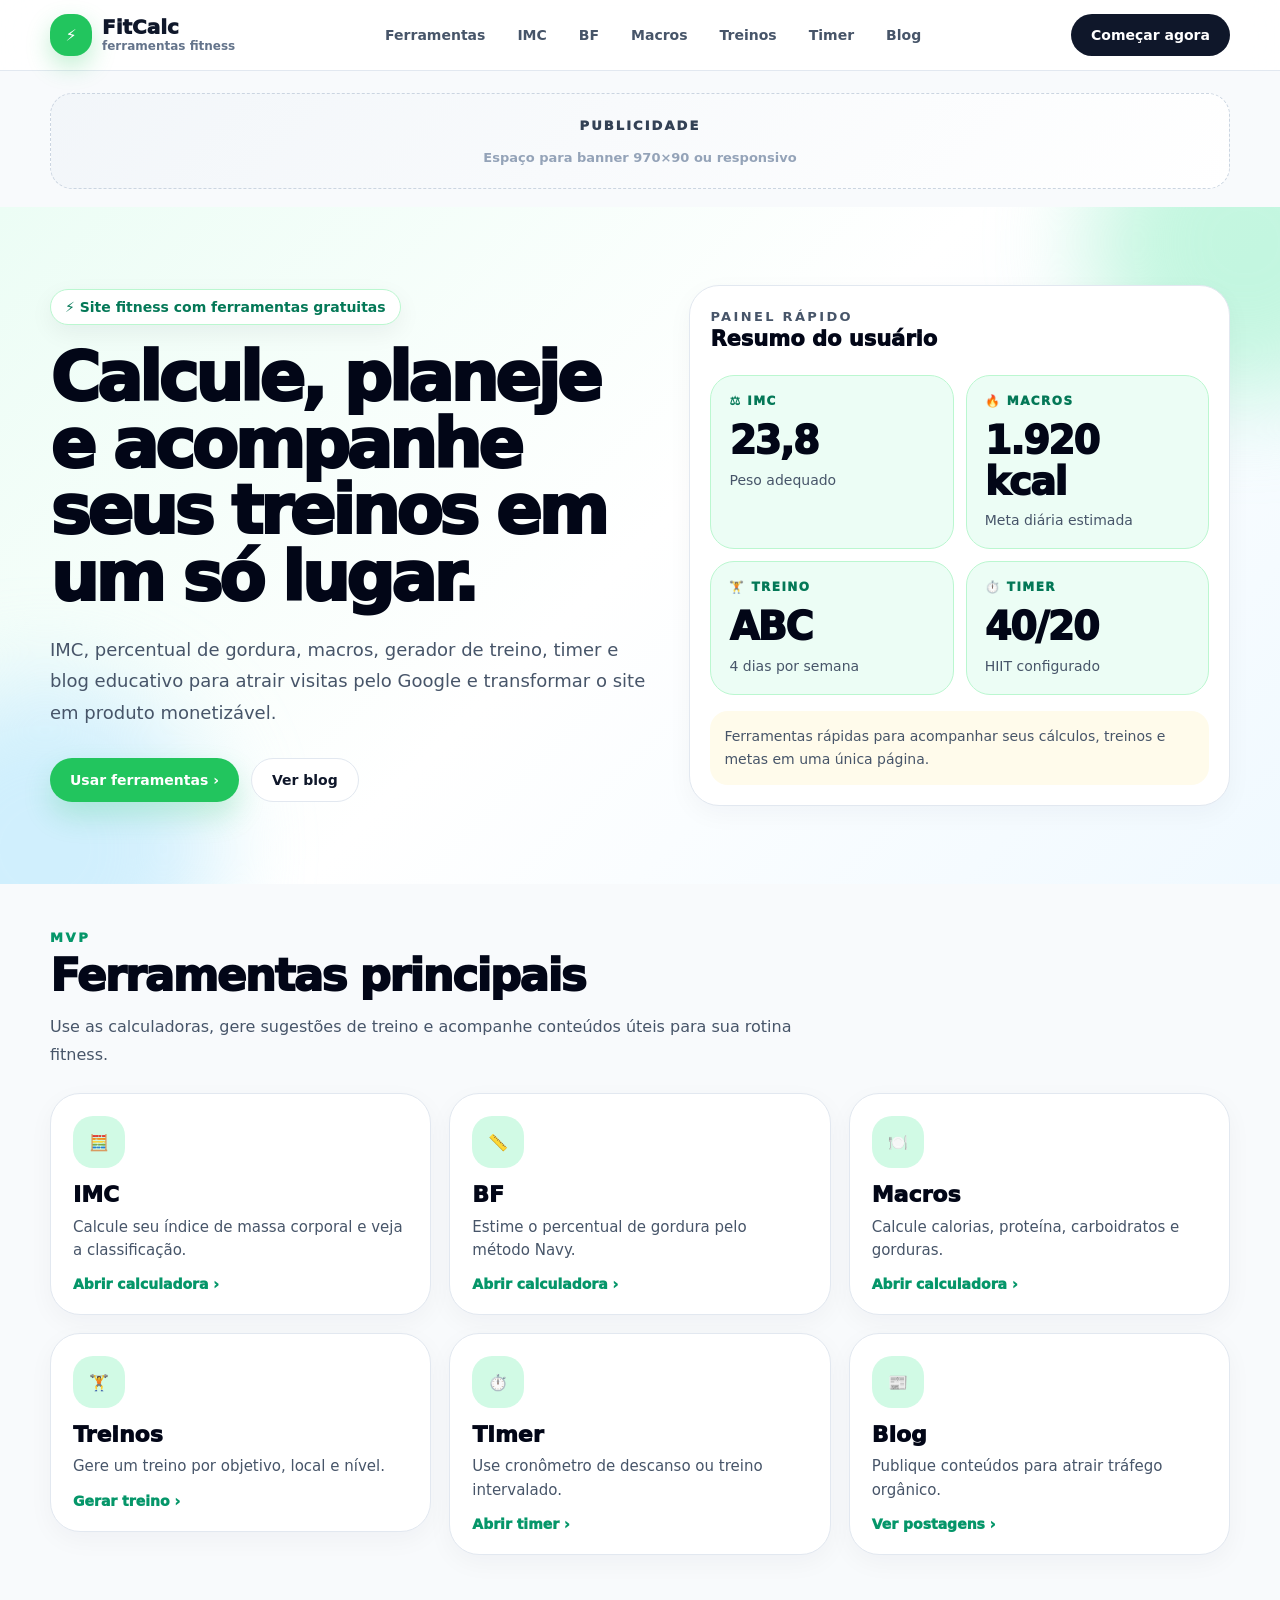
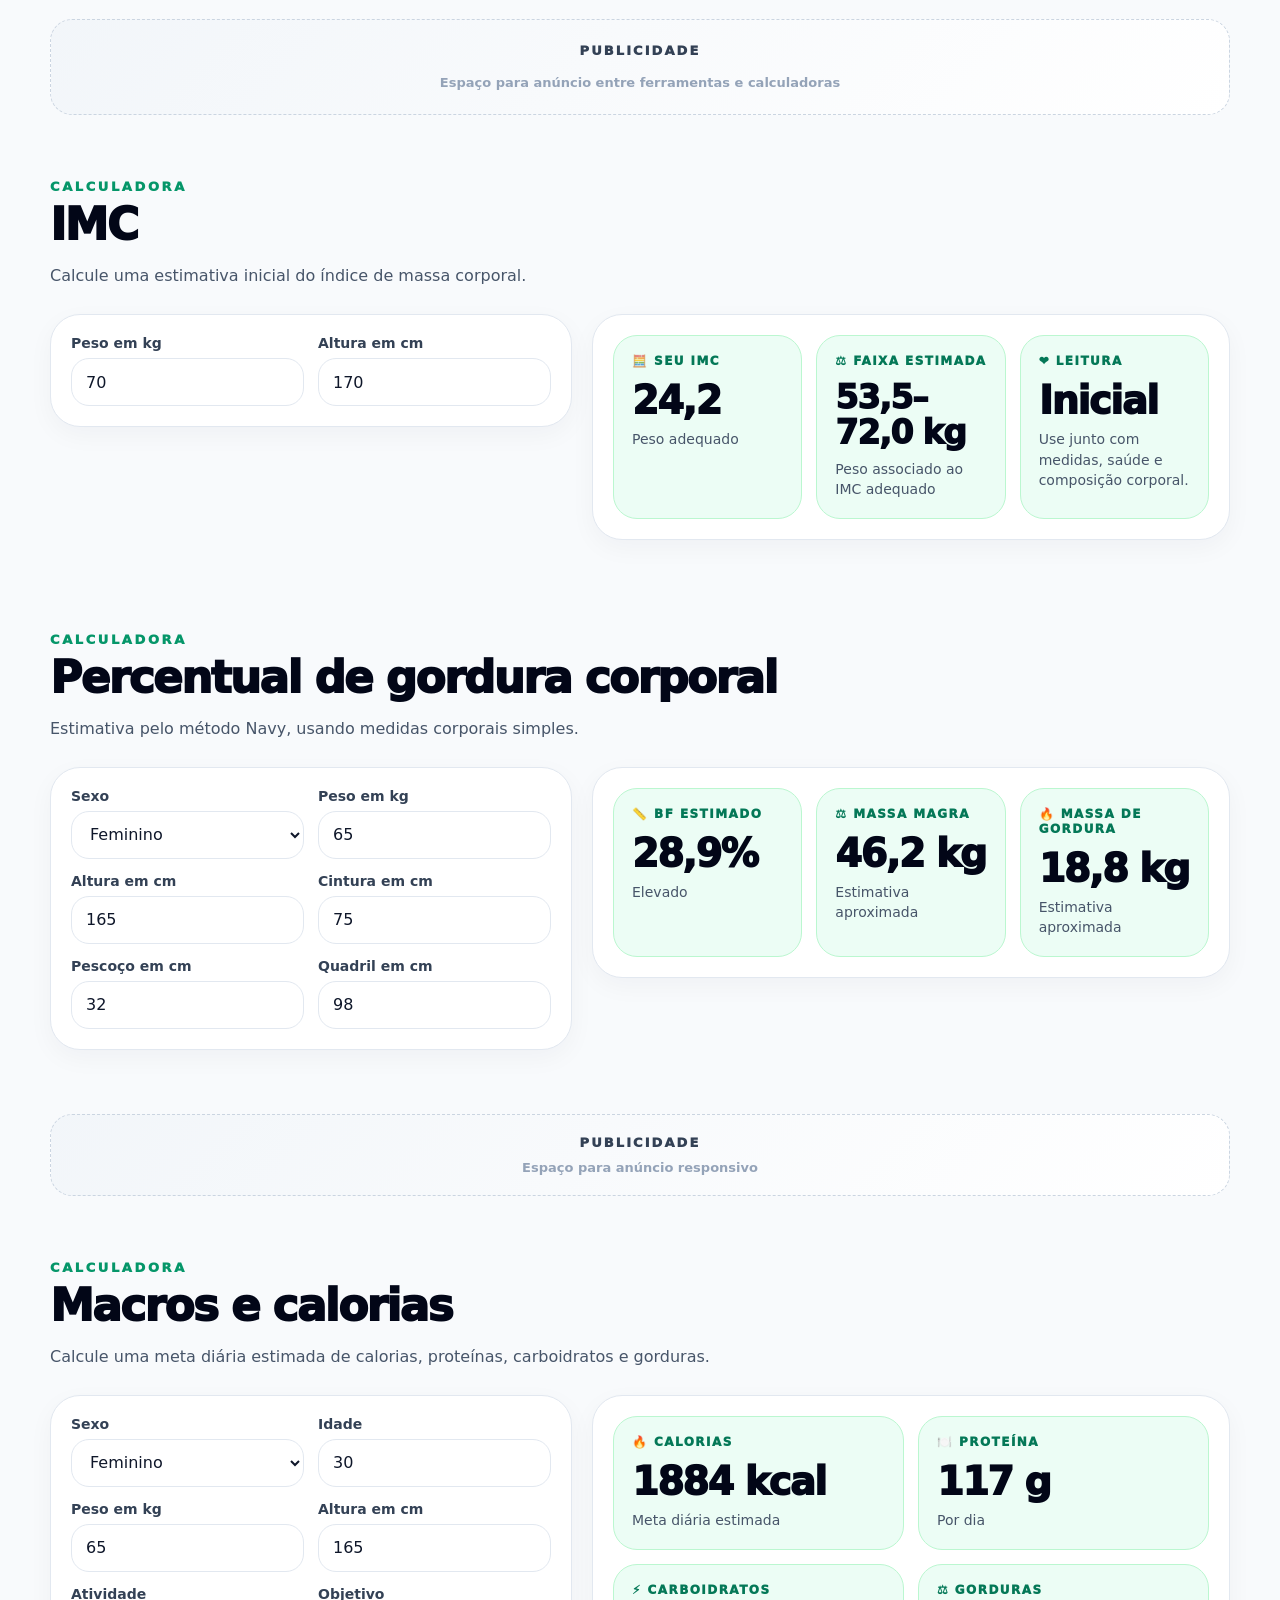
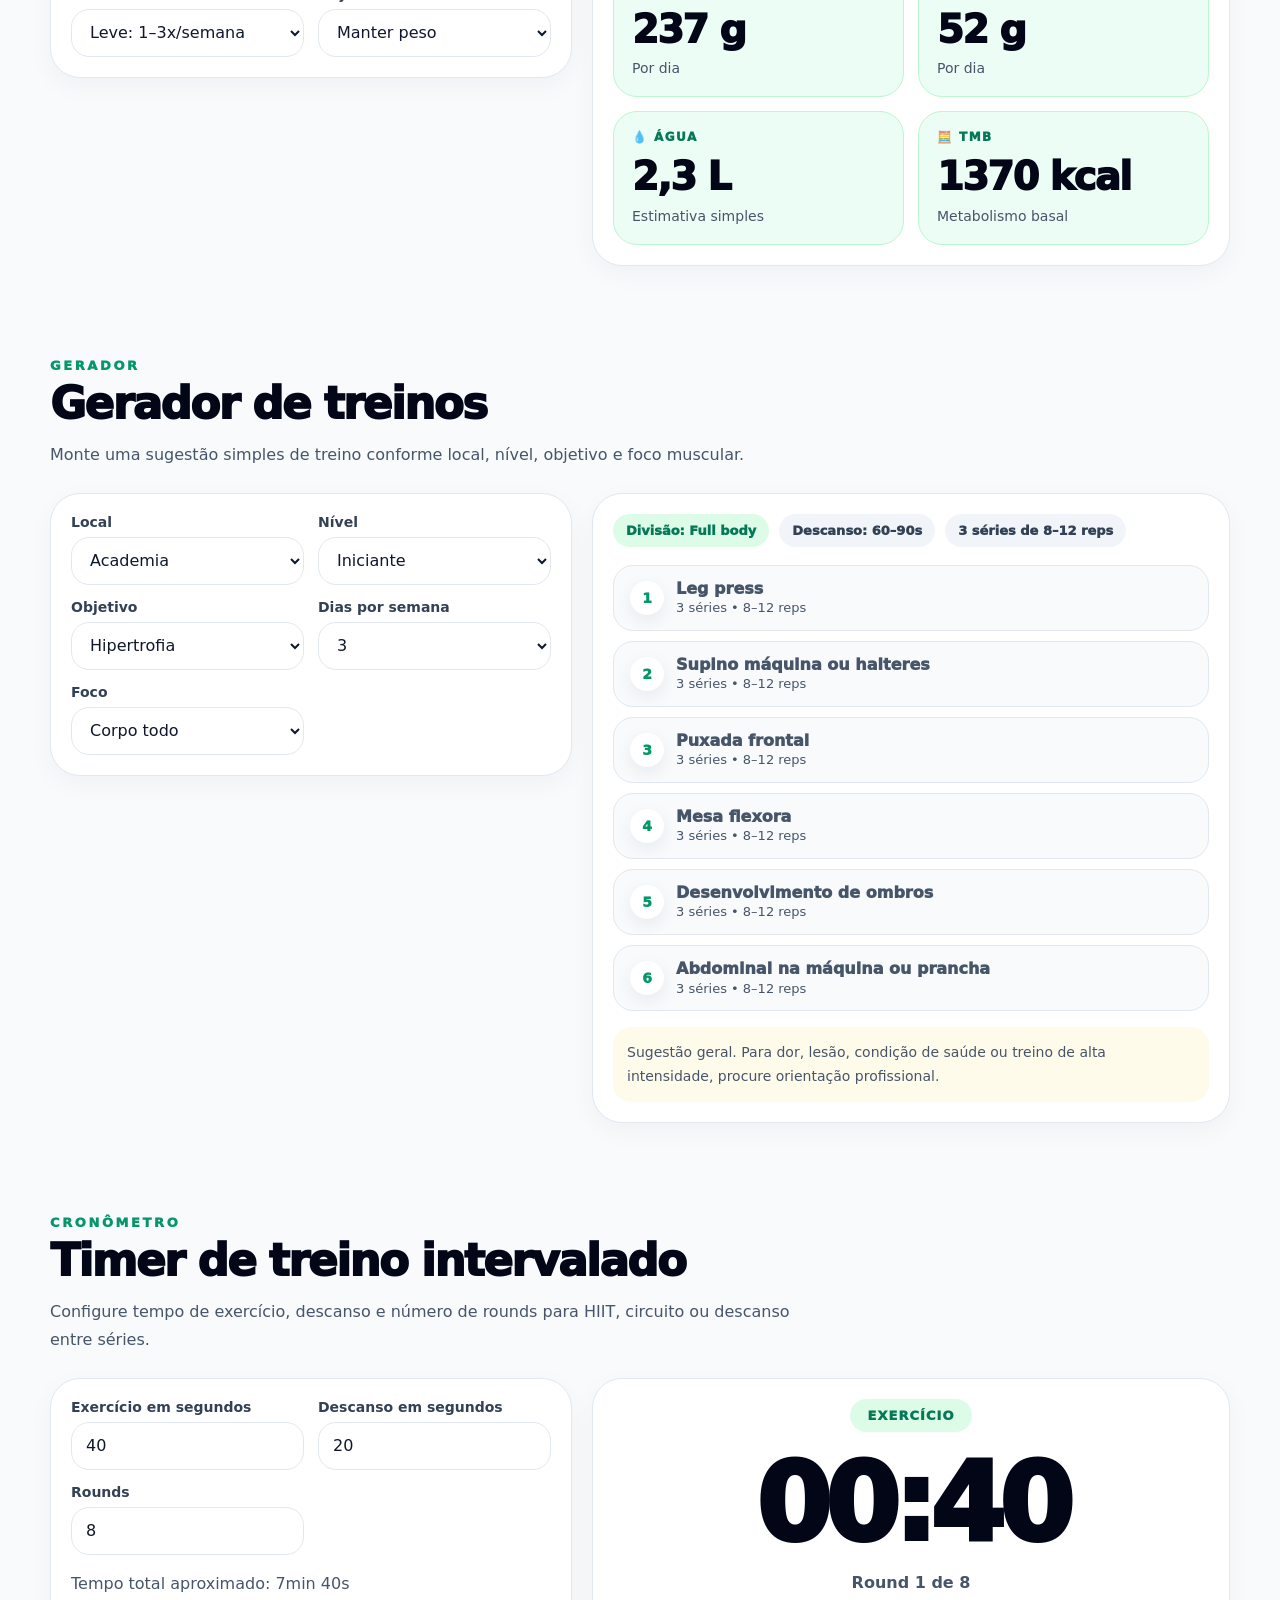
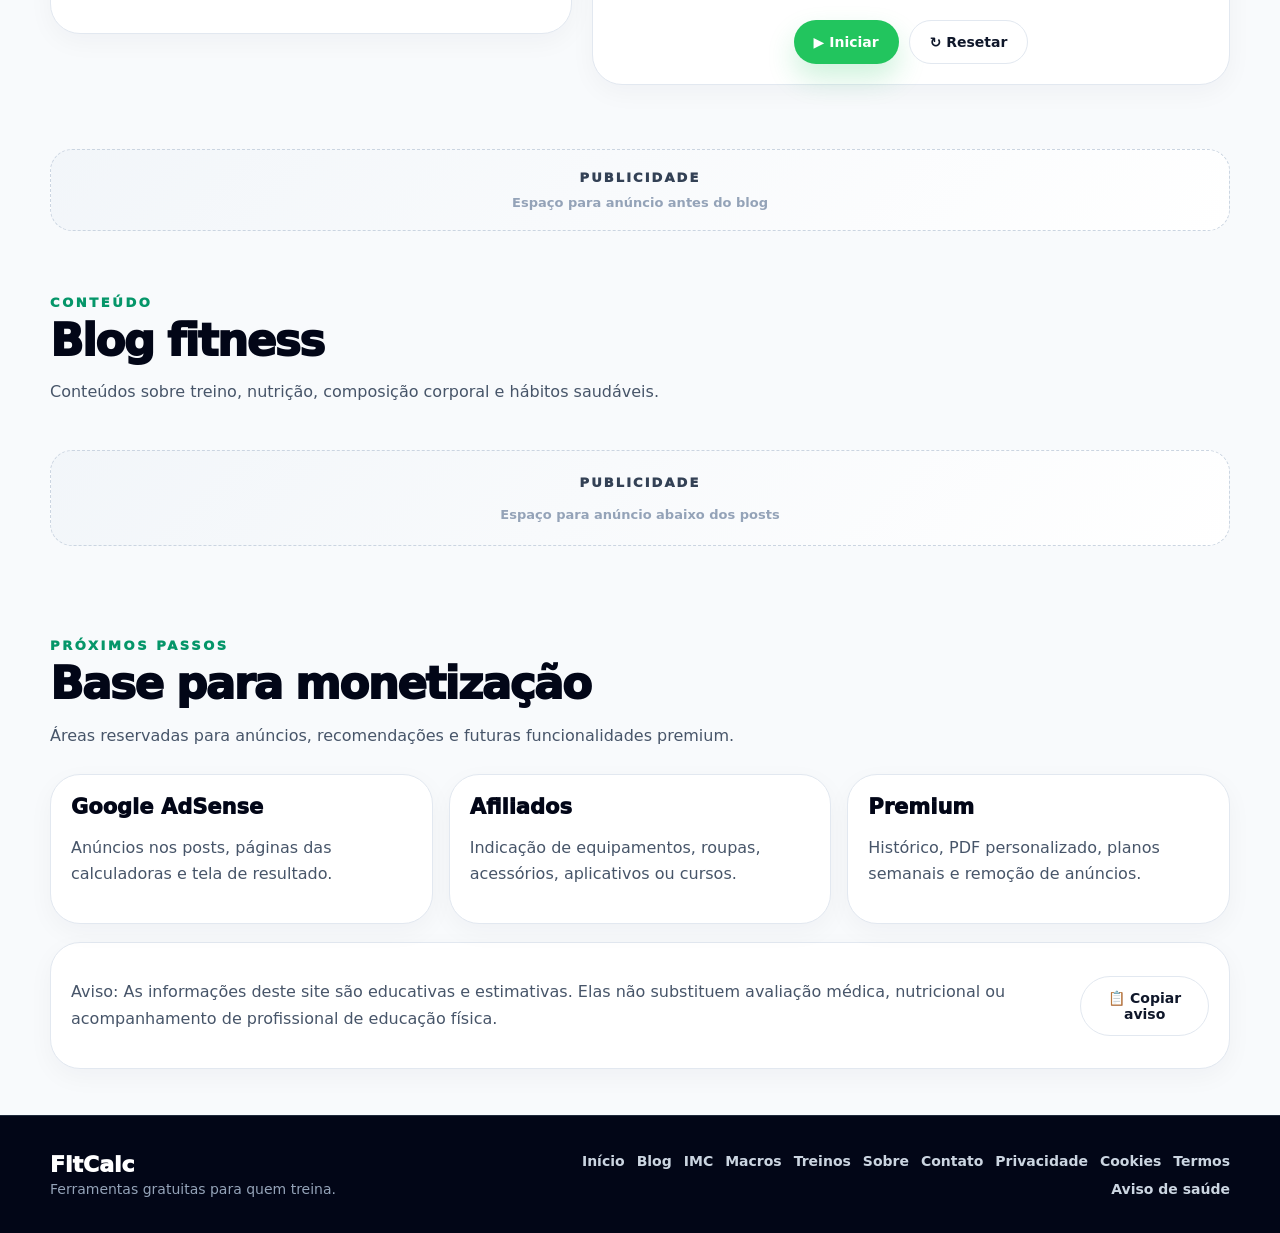
==== index.html @ e15809b4 "Add files via upload" ====
<!DOCTYPE html>
<html lang="pt-BR">
<head>
  <meta charset="UTF-8" />
  <meta name="viewport" content="width=device-width, initial-scale=1.0" />
  <meta name="theme-color" content="#22c55e" />
  <meta name="description" content="FitCalc — calculadoras de IMC, gordura corporal, macros, gerador de treinos, timer e blog fitness." />
  <link rel="manifest" href="./manifest.webmanifest" />
  <link rel="stylesheet" href="./style.css" />
  <title>FitCalc — Ferramentas gratuitas para quem treina</title>

<!--
COMO TROCAR OS ESPAÇOS DE PUBLICIDADE POR ADSENSE:
Depois da aprovação no Google AdSense, substitua o conteúdo de cada <div class="ad-slot"> por um bloco <ins class="adsbygoogle"> fornecido pelo AdSense.
Mantenha a div externa se quiser preservar o layout.
-->

</head>
<body>
  <header class="header">
    <div class="container header-inner">
      <a href="#inicio" class="logo">
        <div class="logo-icon">⚡</div>
        <div>
          <p class="logo-title">FitCalc</p>
          <p class="logo-subtitle">ferramentas fitness</p>
        </div>
      </a>

      <nav class="nav">
        <a href="#ferramentas">Ferramentas</a>
        <a href="#imc">IMC</a>
        <a href="#bf">BF</a>
        <a href="#macros">Macros</a>
        <a href="#treinos">Treinos</a>
        <a href="#timer">Timer</a>
        <a href="#blog">Blog</a>
      </nav>

      <a href="#imc" class="dark-button">Começar agora</a>
      <button id="menuBtn" class="mobile-button">☰</button>
    </div>

    <div id="mobileNav" class="mobile-nav">
      <a href="#ferramentas">Ferramentas</a>
      <a href="#imc">IMC</a>
      <a href="#bf">BF</a>
      <a href="#macros">Macros</a>
      <a href="#treinos">Treinos</a>
      <a href="#timer">Timer</a>
      <a href="#blog">Blog</a>
    </div>
  </header>

  <main>
    <section class="ad-section ad-section-top" aria-label="Publicidade">
      <div class="container">
        <div class="ad-slot ad-slot-horizontal">
          <span>Publicidade</span>
          <small>Espaço para banner 970×90 ou responsivo</small>
        </div>
      </div>
    </section>
    <section id="inicio" class="hero">
      <div class="container hero-grid">
        <div>
          <div class="pill">⚡ Site fitness com ferramentas gratuitas</div>
          <h1>Calcule, planeje e acompanhe seus treinos em um só lugar.</h1>
          <p class="hero-text">
            IMC, percentual de gordura, macros, gerador de treino, timer e blog educativo para atrair visitas pelo Google e transformar o site em produto monetizável.
          </p>
          <div class="hero-actions">
            <a href="#ferramentas" class="primary-button">Usar ferramentas ›</a>
            <a href="#blog" class="secondary-button">Ver blog</a>
          </div>
        </div>

        <div class="card hero-card">
          <p class="card-tag">Painel rápido</p>
          <h3>Resumo do usuário</h3>
          <div class="summary-grid">
            <div class="result-box"><div class="result-title">⚖️ IMC</div><div class="result-value">23,8</div><p class="result-note">Peso adequado</p></div>
            <div class="result-box"><div class="result-title">🔥 Macros</div><div class="result-value">1.920 kcal</div><p class="result-note">Meta diária estimada</p></div>
            <div class="result-box"><div class="result-title">🏋️ Treino</div><div class="result-value">ABC</div><p class="result-note">4 dias por semana</p></div>
            <div class="result-box"><div class="result-title">⏱️ Timer</div><div class="result-value">40/20</div><p class="result-note">HIIT configurado</p></div>
          </div>
          <p class="warning">
            Ferramentas rápidas para acompanhar seus cálculos, treinos e metas em uma única página.
          </p>
        </div>
      </div>
    </section>

    <section id="ferramentas" class="section">
      <div class="container">
        <div class="section-header">
          <p class="eyebrow">MVP</p>
          <h2>Ferramentas principais</h2>
          <p class="section-subtitle">Use as calculadoras, gere sugestões de treino e acompanhe conteúdos úteis para sua rotina fitness.</p>
        </div>

        <div class="tools-grid">
          <a href="#imc" class="card tool-card tool-link" aria-label="Abrir calculadora de IMC">
            <div class="icon-circle">🧮</div>
            <h3>IMC</h3>
            <p>Calcule seu índice de massa corporal e veja a classificação.</p>
            <span class="card-action">Abrir calculadora ›</span>
          </a>

          <a href="#bf" class="card tool-card tool-link" aria-label="Abrir calculadora de BF">
            <div class="icon-circle">📏</div>
            <h3>BF</h3>
            <p>Estime o percentual de gordura pelo método Navy.</p>
            <span class="card-action">Abrir calculadora ›</span>
          </a>

          <a href="#macros" class="card tool-card tool-link" aria-label="Abrir calculadora de macros">
            <div class="icon-circle">🍽️</div>
            <h3>Macros</h3>
            <p>Calcule calorias, proteína, carboidratos e gorduras.</p>
            <span class="card-action">Abrir calculadora ›</span>
          </a>

          <a href="#treinos" class="card tool-card tool-link" aria-label="Abrir gerador de treinos">
            <div class="icon-circle">🏋️</div>
            <h3>Treinos</h3>
            <p>Gere um treino por objetivo, local e nível.</p>
            <span class="card-action">Gerar treino ›</span>
          </a>

          <a href="#timer" class="card tool-card tool-link" aria-label="Abrir timer">
            <div class="icon-circle">⏱️</div>
            <h3>Timer</h3>
            <p>Use cronômetro de descanso ou treino intervalado.</p>
            <span class="card-action">Abrir timer ›</span>
          </a>

          <a href="#blog" class="card tool-card tool-link" aria-label="Ver postagens do blog">
            <div class="icon-circle">📰</div>
            <h3>Blog</h3>
            <p>Publique conteúdos para atrair tráfego orgânico.</p>
            <span class="card-action">Ver postagens ›</span>
          </a>
        </div>
      </div>
    </section>

    <section class="ad-section" aria-label="Publicidade">
      <div class="container">
        <div class="ad-slot ad-slot-horizontal">
          <span>Publicidade</span>
          <small>Espaço para anúncio entre ferramentas e calculadoras</small>
        </div>
      </div>
    </section>

    <section id="imc" class="section">
      <div class="container">
        <div class="section-header">
          <p class="eyebrow">Calculadora</p>
          <h2>IMC</h2>
          <p class="section-subtitle">Calcule uma estimativa inicial do índice de massa corporal.</p>
        </div>

        <div class="calculator-grid">
          <div class="card">
            <div class="form-grid">
              <label class="field"><span>Peso em kg</span><input id="imcPeso" type="number" value="70" step="0.1"></label>
              <label class="field"><span>Altura em cm</span><input id="imcAltura" type="number" value="170" step="1"></label>
            </div>
          </div>

          <div class="card">
            <div class="results-grid">
              <div class="result-box"><div class="result-title">🧮 Seu IMC</div><div id="imcValor" class="result-value">-</div><p id="imcClasse" class="result-note">-</p></div>
              <div class="result-box"><div class="result-title">⚖️ Faixa estimada</div><div id="imcFaixa" class="result-value">-</div><p class="result-note">Peso associado ao IMC adequado</p></div>
              <div class="result-box"><div class="result-title">❤️ Leitura</div><div class="result-value">Inicial</div><p class="result-note">Use junto com medidas, saúde e composição corporal.</p></div>
            </div>
          </div>
        </div>
      </div>
    </section>

    <section id="bf" class="section">
      <div class="container">
        <div class="section-header">
          <p class="eyebrow">Calculadora</p>
          <h2>Percentual de gordura corporal</h2>
          <p class="section-subtitle">Estimativa pelo método Navy, usando medidas corporais simples.</p>
        </div>

        <div class="calculator-grid">
          <div class="card">
            <div class="form-grid">
              <label class="field"><span>Sexo</span><select id="bfSexo"><option value="feminino">Feminino</option><option value="masculino">Masculino</option></select></label>
              <label class="field"><span>Peso em kg</span><input id="bfPeso" type="number" value="65"></label>
              <label class="field"><span>Altura em cm</span><input id="bfAltura" type="number" value="165"></label>
              <label class="field"><span>Cintura em cm</span><input id="bfCintura" type="number" value="75"></label>
              <label class="field"><span>Pescoço em cm</span><input id="bfPescoco" type="number" value="32"></label>
              <label id="quadrilWrap" class="field"><span>Quadril em cm</span><input id="bfQuadril" type="number" value="98"></label>
            </div>
          </div>

          <div class="card">
            <div class="results-grid">
              <div class="result-box"><div class="result-title">📏 BF estimado</div><div id="bfValor" class="result-value">-</div><p id="bfClasse" class="result-note">-</p></div>
              <div class="result-box"><div class="result-title">⚖️ Massa magra</div><div id="bfMagra" class="result-value">-</div><p class="result-note">Estimativa aproximada</p></div>
              <div class="result-box"><div class="result-title">🔥 Massa de gordura</div><div id="bfGordura" class="result-value">-</div><p class="result-note">Estimativa aproximada</p></div>
            </div>
          </div>
        </div>
      </div>
    </section>

    <section class="ad-section" aria-label="Publicidade">
      <div class="container">
        <div class="ad-slot ad-slot-horizontal compact">
          <span>Publicidade</span>
          <small>Espaço para anúncio responsivo</small>
        </div>
      </div>
    </section>

    <section id="macros" class="section">
      <div class="container">
        <div class="section-header">
          <p class="eyebrow">Calculadora</p>
          <h2>Macros e calorias</h2>
          <p class="section-subtitle">Calcule uma meta diária estimada de calorias, proteínas, carboidratos e gorduras.</p>
        </div>

        <div class="calculator-grid">
          <div class="card">
            <div class="form-grid">
              <label class="field"><span>Sexo</span><select id="macroSexo"><option value="feminino">Feminino</option><option value="masculino">Masculino</option></select></label>
              <label class="field"><span>Idade</span><input id="macroIdade" type="number" value="30"></label>
              <label class="field"><span>Peso em kg</span><input id="macroPeso" type="number" value="65"></label>
              <label class="field"><span>Altura em cm</span><input id="macroAltura" type="number" value="165"></label>
              <label class="field"><span>Atividade</span><select id="macroAtividade"><option value="1.2">Sedentário</option><option value="1.375" selected>Leve: 1–3x/semana</option><option value="1.55">Moderado: 3–5x/semana</option><option value="1.725">Intenso: 6–7x/semana</option></select></label>
              <label class="field"><span>Objetivo</span><select id="macroObjetivo"><option value="emagrecer">Emagrecer</option><option value="manter" selected>Manter peso</option><option value="ganhar">Ganhar massa</option></select></label>
            </div>
          </div>

          <div class="card">
            <div class="results-grid two">
              <div class="result-box"><div class="result-title">🔥 Calorias</div><div id="macroCalorias" class="result-value">-</div><p class="result-note">Meta diária estimada</p></div>
              <div class="result-box"><div class="result-title">🍽️ Proteína</div><div id="macroProteina" class="result-value">-</div><p class="result-note">Por dia</p></div>
              <div class="result-box"><div class="result-title">⚡ Carboidratos</div><div id="macroCarbo" class="result-value">-</div><p class="result-note">Por dia</p></div>
              <div class="result-box"><div class="result-title">⚖️ Gorduras</div><div id="macroGordura" class="result-value">-</div><p class="result-note">Por dia</p></div>
              <div class="result-box"><div class="result-title">💧 Água</div><div id="macroAgua" class="result-value">-</div><p class="result-note">Estimativa simples</p></div>
              <div class="result-box"><div class="result-title">🧮 TMB</div><div id="macroTmb" class="result-value">-</div><p class="result-note">Metabolismo basal</p></div>
            </div>
          </div>
        </div>
      </div>
    </section>

    <section id="treinos" class="section">
      <div class="container">
        <div class="section-header">
          <p class="eyebrow">Gerador</p>
          <h2>Gerador de treinos</h2>
          <p class="section-subtitle">Monte uma sugestão simples de treino conforme local, nível, objetivo e foco muscular.</p>
        </div>

        <div class="calculator-grid">
          <div class="card">
            <div class="form-grid">
              <label class="field"><span>Local</span><select id="treinoLocal"><option value="academia">Academia</option><option value="casa">Casa</option></select></label>
              <label class="field"><span>Nível</span><select id="treinoNivel"><option value="iniciante">Iniciante</option><option value="intermediario">Intermediário</option><option value="avancado">Avançado</option></select></label>
              <label class="field"><span>Objetivo</span><select id="treinoObjetivo"><option value="hipertrofia">Hipertrofia</option><option value="emagrecimento">Emagrecimento</option><option value="forca">Força</option></select></label>
              <label class="field"><span>Dias por semana</span><select id="treinoDias"><option>2</option><option selected>3</option><option>4</option><option>5</option><option>6</option></select></label>
              <label class="field"><span>Foco</span><select id="treinoFoco"><option value="fullbody">Corpo todo</option><option value="pernas">Pernas e glúteos</option><option value="superiores">Superiores</option></select></label>
            </div>
          </div>

          <div class="card">
            <div class="workout-meta">
              <span id="treinoDivisao" class="meta-pill green">Divisão: Full body</span>
              <span id="treinoDescanso" class="meta-pill">Descanso: 60–90s</span>
              <span id="treinoSeries" class="meta-pill">3 séries de 8–12 reps</span>
            </div>

            <div id="treinoLista" class="exercise-list"></div>

            <p class="warning">
              Sugestão geral. Para dor, lesão, condição de saúde ou treino de alta intensidade, procure orientação profissional.
            </p>
          </div>
        </div>
      </div>
    </section>

    <section id="timer" class="section">
      <div class="container">
        <div class="section-header">
          <p class="eyebrow">Cronômetro</p>
          <h2>Timer de treino intervalado</h2>
          <p class="section-subtitle">Configure tempo de exercício, descanso e número de rounds para HIIT, circuito ou descanso entre séries.</p>
        </div>

        <div class="calculator-grid">
          <div class="card">
            <div class="form-grid">
              <label class="field"><span>Exercício em segundos</span><input id="timerWork" type="number" value="40"></label>
              <label class="field"><span>Descanso em segundos</span><input id="timerRest" type="number" value="20"></label>
              <label class="field"><span>Rounds</span><input id="timerRounds" type="number" value="8"></label>
            </div>
            <p id="timerTotal">Tempo total aproximado: -</p>
          </div>

          <div class="card timer-card">
            <div id="timerPhase" class="phase-pill work">Exercício</div>
            <div id="timerNumber" class="timer-number">00:40</div>
            <p id="timerRound" class="timer-round">Round 1 de 8</p>

            <div class="timer-actions">
              <button id="timerStart" class="primary-button">▶ Iniciar</button>
              <button id="timerReset" class="secondary-button">↻ Resetar</button>
            </div>
          </div>
        </div>
      </div>
    </section>

    <section class="ad-section" aria-label="Publicidade">
      <div class="container">
        <div class="ad-slot ad-slot-horizontal compact">
          <span>Publicidade</span>
          <small>Espaço para anúncio antes do blog</small>
        </div>
      </div>
    </section>

    <section id="blog" class="section">
      <div class="container">
        <div class="section-header">
          <p class="eyebrow">Conteúdo</p>
          <h2>Blog fitness</h2>
          <p class="section-subtitle">Conteúdos sobre treino, nutrição, composição corporal e hábitos saudáveis.</p>
        </div>

        <div id="blogGrid" class="blog-grid"></div>

        <div class="ad-slot ad-slot-horizontal blog-ad">
          <span>Publicidade</span>
          <small>Espaço para anúncio abaixo dos posts</small>
        </div>
      </div>
    </section>

    <section id="monetizacao" class="section">
      <div class="container">
        <div class="section-header">
          <p class="eyebrow">Próximos passos</p>
          <h2>Base para monetização</h2>
          <p class="section-subtitle">Áreas reservadas para anúncios, recomendações e futuras funcionalidades premium.</p>
        </div>

        <div class="monetization-grid">
          <div class="card"><h3>Google AdSense</h3><p>Anúncios nos posts, páginas das calculadoras e tela de resultado.</p></div>
          <div class="card"><h3>Afiliados</h3><p>Indicação de equipamentos, roupas, acessórios, aplicativos ou cursos.</p></div>
          <div class="card"><h3>Premium</h3><p>Histórico, PDF personalizado, planos semanais e remoção de anúncios.</p></div>
        </div>

        <div class="card policy-card">
          <div class="policy-row">
            <p id="policyText">Aviso: As informações deste site são educativas e estimativas. Elas não substituem avaliação médica, nutricional ou acompanhamento de profissional de educação física.</p>
            <button id="copyPolicy" class="secondary-button">📋 Copiar aviso</button>
          </div>
        </div>
      </div>
    </section>
  </main>

  <footer class="footer">
    <div class="container footer-inner">
      <div>
        <p class="footer-title">FitCalc</p>
        <p class="footer-subtitle">Ferramentas gratuitas para quem treina.</p>
      </div>

      <div class="footer-links">
        <a href="#inicio">Início</a>
        <a href="#blog">Blog</a>
        <a href="#imc">IMC</a>
        <a href="#macros">Macros</a>
        <a href="#treinos">Treinos</a>
        <a href="./sobre.html">Sobre</a>
        <a href="./contato.html">Contato</a>
        <a href="./politica-privacidade.html">Privacidade</a>
        <a href="./politica-cookies.html">Cookies</a>
        <a href="./termos.html">Termos</a>
        <a href="./aviso-saude.html">Aviso de saúde</a>
      </div>
    </div>
  </footer>

  <script src="./data/posts.js"></script>
  <script src="./script.js"></script>
</body>
</html>
---- style.css ----
* {
  box-sizing: border-box;
}

html {
  scroll-behavior: smooth;
}

body {
  margin: 0;
  font-family: Inter, ui-sans-serif, system-ui, -apple-system, BlinkMacSystemFont, "Segoe UI", sans-serif;
  background: #f8fafc;
  color: #0f172a;
}

button,
input,
select {
  font: inherit;
}

button {
  cursor: pointer;
}

a {
  color: inherit;
  text-decoration: none;
}


.header {
  position: sticky;
  top: 0;
  z-index: 50;
  border-bottom: 1px solid #e2e8f0;
  background: rgba(255, 255, 255, 0.88);
  backdrop-filter: blur(18px);
}

.container {
  width: min(1180px, calc(100% - 32px));
  margin: 0 auto;
}

.header-inner {
  display: flex;
  align-items: center;
  justify-content: space-between;
  padding: 14px 0;
  gap: 16px;
}

.logo {
  display: flex;
  align-items: center;
  gap: 10px;
}

.logo-icon {
  width: 42px;
  height: 42px;
  border-radius: 18px;
  display: grid;
  place-items: center;
  color: white;
  background: #22c55e;
  box-shadow: 0 10px 24px rgba(34, 197, 94, 0.28);
}

.logo-title {
  margin: 0;
  font-weight: 950;
  font-size: 20px;
  line-height: 1;
}

.logo-subtitle {
  margin: 2px 0 0;
  font-size: 12px;
  color: #64748b;
  font-weight: 600;
}

.nav {
  display: flex;
  align-items: center;
  gap: 4px;
}

.nav a {
  padding: 10px 14px;
  border-radius: 999px;
  color: #475569;
  font-size: 14px;
  font-weight: 700;
}

.nav a:hover {
  background: #f1f5f9;
  color: #0f172a;
}

.primary-button,
.secondary-button,
.dark-button {
  display: inline-flex;
  align-items: center;
  justify-content: center;
  gap: 8px;
  border: 0;
  border-radius: 999px;
  padding: 13px 20px;
  font-size: 14px;
  font-weight: 900;
  transition: 0.2s ease;
}

.primary-button {
  color: white;
  background: #22c55e;
  box-shadow: 0 14px 28px rgba(34, 197, 94, 0.22);
}

.primary-button:hover {
  background: #16a34a;
  transform: translateY(-1px);
}

.secondary-button {
  border: 1px solid #e2e8f0;
  color: #0f172a;
  background: white;
}

.secondary-button:hover {
  background: #f8fafc;
}

.dark-button {
  color: white;
  background: #0f172a;
}

.dark-button:hover {
  background: #16a34a;
}

.mobile-button {
  display: none;
  border: 1px solid #e2e8f0;
  background: white;
  border-radius: 16px;
  padding: 9px;
}

.mobile-nav {
  display: none;
  border-top: 1px solid #e2e8f0;
  padding: 10px 16px 16px;
  background: white;
}

.mobile-nav a {
  display: block;
  border-radius: 16px;
  padding: 12px;
  font-weight: 800;
  color: #475569;
}

.mobile-nav a:hover {
  background: #f1f5f9;
  color: #0f172a;
}

.hero {
  position: relative;
  overflow: hidden;
  background: linear-gradient(135deg, #ecfdf5, #ffffff, #f0f9ff);
}

.hero::before {
  content: "";
  position: absolute;
  right: -120px;
  top: -120px;
  width: 310px;
  height: 310px;
  border-radius: 999px;
  background: rgba(167, 243, 208, 0.65);
  filter: blur(48px);
}

.hero::after {
  content: "";
  position: absolute;
  left: -120px;
  bottom: -130px;
  width: 330px;
  height: 330px;
  border-radius: 999px;
  background: rgba(186, 230, 253, 0.65);
  filter: blur(48px);
}

.hero-grid {
  position: relative;
  z-index: 1;
  display: grid;
  grid-template-columns: 1.05fr 0.95fr;
  gap: 42px;
  align-items: center;
  padding: 78px 0;
}

.pill {
  display: inline-flex;
  align-items: center;
  gap: 8px;
  border: 1px solid #bbf7d0;
  border-radius: 999px;
  background: white;
  color: #047857;
  font-weight: 900;
  font-size: 14px;
  padding: 9px 14px;
  box-shadow: 0 8px 24px rgba(15, 23, 42, 0.06);
}

.hero h1 {
  margin: 20px 0 0;
  color: #020617;
  font-size: clamp(38px, 6vw, 68px);
  letter-spacing: -0.055em;
  line-height: 0.98;
  font-weight: 950;
}

.hero-text {
  max-width: 680px;
  margin: 22px 0 0;
  color: #475569;
  font-size: 18px;
  line-height: 1.75;
}

.hero-actions {
  display: flex;
  flex-wrap: wrap;
  gap: 12px;
  margin-top: 30px;
}

.card {
  border: 1px solid #e2e8f0;
  border-radius: 30px;
  background: white;
  padding: 22px;
  box-shadow: 0 8px 26px rgba(15, 23, 42, 0.04);
}

.hero-card {
  position: relative;
  overflow: hidden;
}

.card-tag {
  margin: 0;
  color: #94a3b8;
  text-transform: uppercase;
  letter-spacing: 0.18em;
  font-size: 13px;
  font-weight: 900;
}

.hero-card h3 {
  margin: 12px 0 0;
  color: #020617;
  font-size: 26px;
  font-weight: 950;
}

.summary-grid {
  display: grid;
  grid-template-columns: repeat(2, 1fr);
  gap: 12px;
  margin-top: 24px;
}

.result-box {
  border: 1px solid #bbf7d0;
  border-radius: 24px;
  background: #ecfdf5;
  padding: 18px;
}

.result-title {
  display: flex;
  align-items: center;
  gap: 8px;
  color: #047857;
  text-transform: uppercase;
  letter-spacing: 0.07em;
  font-size: 12px;
  font-weight: 950;
}

.result-value {
  margin-top: 12px;
  color: #020617;
  font-size: 28px;
  font-weight: 950;
  line-height: 1;
}

.result-note {
  margin: 8px 0 0;
  color: #64748b;
  font-size: 13px;
  line-height: 1.5;
}

.section {
  padding: 56px 0;
}

.section-header {
  max-width: 760px;
  margin-bottom: 30px;
}

.eyebrow {
  margin: 0 0 8px;
  color: #059669;
  text-transform: uppercase;
  letter-spacing: 0.2em;
  font-size: 13px;
  font-weight: 950;
}

.section h2 {
  margin: 0;
  color: #020617;
  font-size: clamp(30px, 4vw, 44px);
  letter-spacing: -0.04em;
  line-height: 1.05;
  font-weight: 950;
}

.section-subtitle {
  margin: 14px 0 0;
  color: #475569;
  font-size: 16px;
  line-height: 1.75;
}

.tools-grid,
.blog-grid,
.monetization-grid {
  display: grid;
  gap: 16px;
}

.tools-grid {
  grid-template-columns: repeat(3, 1fr);
}

.blog-grid {
  grid-template-columns: repeat(4, 1fr);
}

.monetization-grid {
  grid-template-columns: repeat(3, 1fr);
}

.tool-card,
.blog-card {
  transition: 0.2s ease;
}

.tool-card:hover,
.blog-card:hover {
  transform: translateY(-4px);
  box-shadow: 0 18px 34px rgba(15, 23, 42, 0.08);
}

.icon-circle {
  display: grid;
  place-items: center;
  width: 52px;
  height: 52px;
  border-radius: 20px;
  color: #047857;
  background: #d1fae5;
  margin-bottom: 16px;
}

.card h3 {
  margin: 0;
  color: #020617;
  font-size: 21px;
  font-weight: 950;
}

.card p {
  color: #475569;
  line-height: 1.65;
}

.calculator-grid {
  display: grid;
  grid-template-columns: 0.9fr 1.1fr;
  gap: 20px;
}

.form-grid {
  display: grid;
  grid-template-columns: repeat(2, 1fr);
  gap: 14px;
}

.field span {
  display: block;
  margin-bottom: 8px;
  color: #334155;
  font-size: 14px;
  font-weight: 800;
}

.field input,
.field select {
  width: 100%;
  border: 1px solid #e2e8f0;
  outline: none;
  border-radius: 18px;
  background: white;
  padding: 13px 14px;
  color: #0f172a;
}

.field input:focus,
.field select:focus {
  border-color: #22c55e;
  box-shadow: 0 0 0 4px #dcfce7;
}

.results-grid {
  display: grid;
  grid-template-columns: repeat(3, 1fr);
  gap: 14px;
}

.results-grid.two {
  grid-template-columns: repeat(2, 1fr);
}

.workout-meta {
  display: flex;
  flex-wrap: wrap;
  gap: 10px;
  margin-bottom: 18px;
}

.meta-pill {
  border-radius: 999px;
  background: #f1f5f9;
  color: #334155;
  padding: 9px 13px;
  font-size: 13px;
  font-weight: 950;
}

.meta-pill.green {
  background: #dcfce7;
  color: #047857;
}

.exercise-list {
  display: grid;
  gap: 10px;
}

.exercise-item {
  display: flex;
  gap: 12px;
  align-items: center;
  border: 1px solid #e2e8f0;
  border-radius: 20px;
  background: #f8fafc;
  padding: 14px;
}

.exercise-number {
  width: 38px;
  height: 38px;
  border-radius: 999px;
  display: grid;
  place-items: center;
  flex: 0 0 auto;
  color: #059669;
  background: white;
  font-size: 14px;
  font-weight: 950;
  box-shadow: 0 6px 18px rgba(15, 23, 42, 0.07);
}

.exercise-title {
  margin: 0;
  color: #020617;
  font-weight: 950;
}

.exercise-subtitle {
  margin: 2px 0 0;
  color: #64748b;
  font-size: 13px;
}

.warning {
  margin: 16px 0 0;
  border-radius: 18px;
  background: #fffbeb;
  color: #92400e;
  padding: 14px;
  font-size: 14px;
  line-height: 1.6;
}

.timer-card {
  text-align: center;
}

.phase-pill {
  display: inline-flex;
  margin: 0 auto 18px;
  border-radius: 999px;
  padding: 9px 18px;
  text-transform: uppercase;
  letter-spacing: 0.08em;
  font-size: 13px;
  font-weight: 950;
}

.phase-pill.work {
  background: #dcfce7;
  color: #047857;
}

.phase-pill.rest {
  background: #e0f2fe;
  color: #0369a1;
}

.timer-number {
  color: #020617;
  font-size: clamp(64px, 9vw, 108px);
  line-height: 1;
  letter-spacing: -0.06em;
  font-weight: 950;
  font-variant-numeric: tabular-nums;
}

.timer-round {
  margin: 12px 0 0;
  color: #64748b;
  font-weight: 850;
}

.timer-actions {
  display: flex;
  justify-content: center;
  gap: 10px;
  margin-top: 24px;
  flex-wrap: wrap;
}

.blog-top {
  display: flex;
  align-items: center;
  justify-content: space-between;
  gap: 8px;
  margin-bottom: 16px;
}

.blog-category {
  border-radius: 999px;
  background: #f1f5f9;
  color: #475569;
  padding: 6px 10px;
  font-size: 12px;
  font-weight: 950;
}

.blog-read {
  color: #94a3b8;
  font-size: 12px;
  font-weight: 850;
}

.blog-card {
  min-height: 270px;
  display: flex;
  flex-direction: column;
}

.blog-card h3 {
  font-size: 19px;
  line-height: 1.2;
}

.blog-card p {
  flex: 1;
  font-size: 14px;
}

.link-button {
  display: inline-flex;
  align-items: center;
  gap: 7px;
  border: 0;
  background: transparent;
  color: #059669;
  padding: 0;
  font-size: 14px;
  font-weight: 950;
}

.policy-card {
  margin-top: 18px;
}

.policy-row {
  display: flex;
  align-items: center;
  justify-content: space-between;
  gap: 16px;
}

.footer {
  border-top: 1px solid #1e293b;
  background: #020617;
  color: white;
  padding: 36px 0;
}

.footer-inner {
  display: flex;
  align-items: center;
  justify-content: space-between;
  gap: 16px;
}

.footer-title {
  margin: 0;
  font-size: 22px;
  font-weight: 950;
}

.footer-subtitle {
  margin: 4px 0 0;
  color: #94a3b8;
  font-size: 14px;
}

.footer-links {
  display: flex;
  flex-wrap: wrap;
  gap: 12px;
}

.footer-links a {
  color: #cbd5e1;
  font-size: 14px;
  font-weight: 800;
}

.footer-links a:hover {
  color: white;
}

@media (max-width: 980px) {
  .nav,
  .header .dark-button {
    display: none;
  }

  .mobile-button {
    display: inline-grid;
    place-items: center;
  }

  .mobile-nav.open {
    display: block;
  }

  .hero-grid,
  .calculator-grid {
    grid-template-columns: 1fr;
  }

  .tools-grid,
  .blog-grid,
  .monetization-grid {
    grid-template-columns: repeat(2, 1fr);
  }
}

@media (max-width: 680px) {
  .container {
    width: min(100% - 24px, 1180px);
  }

  .hero-grid {
    padding: 48px 0;
  }

  .summary-grid,
  .form-grid,
  .results-grid,
  .results-grid.two,
  .tools-grid,
  .blog-grid,
  .monetization-grid {
    grid-template-columns: 1fr;
  }

  .policy-row,
  .footer-inner {
    align-items: flex-start;
    flex-direction: column;
  }

  .hero-actions {
    flex-direction: column;
  }

  .primary-button,
  .secondary-button,
  .dark-button {
    width: 100%;
  }
}


.clickable-card {
  display: flex;
  color: inherit;
  text-decoration: none;
}

.blog-cover {
  display: grid;
  place-items: center;
  width: 100%;
  height: 92px;
  border-radius: 22px;
  margin-bottom: 16px;
  background: linear-gradient(135deg, #dcfce7, #e0f2fe);
  font-size: 38px;
}

.back-link {
  display: inline-flex;
  margin-bottom: 18px;
  color: #059669;
  font-weight: 950;
}

.post-page {
  background: #f8fafc;
}

.post-layout {
  max-width: 880px;
  padding-top: 42px;
  padding-bottom: 56px;
}

.post-hero {
  text-align: center;
  padding: 38px;
}

.post-emoji {
  display: grid;
  place-items: center;
  width: 86px;
  height: 86px;
  margin: 0 auto 18px;
  border-radius: 30px;
  background: linear-gradient(135deg, #dcfce7, #e0f2fe);
  font-size: 42px;
}

.post-hero h1 {
  margin: 8px 0 0;
  color: #020617;
  font-size: clamp(34px, 5vw, 54px);
  line-height: 1.02;
  letter-spacing: -0.05em;
  font-weight: 950;
}

.post-excerpt {
  max-width: 680px;
  margin: 18px auto 0;
  color: #475569;
  font-size: 18px;
  line-height: 1.7;
}

.post-content {
  margin-top: 22px;
  padding: 34px;
}

.post-content h2 {
  margin: 32px 0 12px;
  color: #020617;
  font-size: 28px;
  letter-spacing: -0.03em;
  font-weight: 950;
}

.post-content p,
.post-content li {
  color: #334155;
  font-size: 17px;
  line-height: 1.85;
}

.post-content ul {
  padding-left: 22px;
}

.post-content a {
  color: #059669;
  font-weight: 900;
}

.post-cta {
  margin-top: 22px;
}

.post-cta h2 {
  margin: 0;
  color: #020617;
  font-size: 28px;
  font-weight: 950;
}

.post-cta p {
  margin-bottom: 18px;
}


/* ===== AJUSTE FINAL DOS CARDS DE FERRAMENTAS ===== */
.tools-grid {
  display: grid !important;
  grid-template-columns: repeat(3, minmax(0, 1fr)) !important;
  gap: 18px !important;
  align-items: start !important;
}

.tools-grid .tool-card,
.tools-grid .tool-link {
  display: block !important;
  min-height: unset !important;
  height: auto !important;
  padding: 22px !important;
  color: inherit !important;
  text-decoration: none !important;
  cursor: pointer !important;
}

.tools-grid .tool-link .icon-circle {
  width: 52px !important;
  height: 52px !important;
  margin: 0 0 14px 0 !important;
}

.tools-grid .tool-link h3 {
  display: block !important;
  margin: 0 0 8px 0 !important;
  font-size: 22px !important;
  line-height: 1.15 !important;
}

.tools-grid .tool-link p {
  display: block !important;
  width: auto !important;
  margin: 0 !important;
  color: #475569 !important;
  font-size: 15px !important;
  line-height: 1.55 !important;
}

.tools-grid .tool-link .card-action {
  display: inline-flex !important;
  margin-top: 14px !important;
  color: #059669 !important;
  font-size: 14px !important;
  font-weight: 950 !important;
}

.tools-grid .tool-link:hover {
  transform: translateY(-4px);
  box-shadow: 0 18px 34px rgba(15, 23, 42, 0.08);
}

.tools-grid .tool-link:hover .card-action {
  text-decoration: underline;
}

.tools-grid .tool-link:focus-visible {
  outline: 4px solid #bbf7d0;
  outline-offset: 4px;
}

@media (max-width: 980px) {
  .tools-grid {
    grid-template-columns: repeat(2, minmax(0, 1fr)) !important;
  }
}

@media (max-width: 680px) {
  .tools-grid {
    grid-template-columns: 1fr !important;
  }
}


/* =========================================================
   CORREÇÃO FINAL DE LAYOUT — CARDS, CALCULADORAS E ALINHAMENTO
   ========================================================= */

/* Evita que o card da esquerda estique para acompanhar a altura do resultado */
.calculator-grid {
  align-items: start !important;
}

/* Reduz excesso de espaço dos cards gerais */
.card {
  padding: 20px !important;
}

/* Ferramentas: card inteiro clicável, compacto e em coluna */
.tools-grid {
  display: grid !important;
  grid-template-columns: repeat(3, minmax(0, 1fr)) !important;
  gap: 18px !important;
  align-items: start !important;
}

.tools-grid .tool-link {
  display: flex !important;
  flex-direction: column !important;
  align-items: flex-start !important;
  justify-content: flex-start !important;
  min-height: 0 !important;
  height: auto !important;
  padding: 22px !important;
  color: inherit !important;
  text-decoration: none !important;
  cursor: pointer !important;
}

.tools-grid .tool-link .icon-circle {
  width: 52px !important;
  height: 52px !important;
  margin: 0 0 14px 0 !important;
}

.tools-grid .tool-link h3 {
  margin: 0 0 8px 0 !important;
  font-size: 22px !important;
  line-height: 1.15 !important;
}

.tools-grid .tool-link p {
  margin: 0 !important;
  width: 100% !important;
  color: #475569 !important;
  font-size: 15px !important;
  line-height: 1.55 !important;
}

.tools-grid .tool-link .card-action {
  display: inline-flex !important;
  margin-top: 14px !important;
  color: #059669 !important;
  font-size: 14px !important;
  font-weight: 950 !important;
}

.tools-grid .tool-link:hover {
  transform: translateY(-4px);
  box-shadow: 0 18px 34px rgba(15, 23, 42, 0.08);
}

.tools-grid .tool-link:hover .card-action {
  text-decoration: underline;
}

/* Formulários mais compactos e alinhados */
.form-grid {
  align-items: start !important;
  gap: 14px !important;
}

.field span {
  margin-bottom: 7px !important;
}

.field input,
.field select {
  min-height: 48px !important;
  padding: 11px 14px !important;
}

/* Resultados: sem caixas gigantes, alinhados e sem quebra exagerada */
.results-grid {
  align-items: stretch !important;
  gap: 14px !important;
}

.result-box {
  padding: 18px !important;
  min-height: 132px !important;
  display: flex !important;
  flex-direction: column !important;
  justify-content: flex-start !important;
}

.result-title {
  font-size: 12px !important;
  line-height: 1.25 !important;
  letter-spacing: 0.12em !important;
}

.result-value {
  margin-top: 12px !important;
  font-size: clamp(30px, 3vw, 46px) !important;
  line-height: 1.05 !important;
  letter-spacing: -0.04em !important;
  overflow-wrap: normal !important;
  word-break: normal !important;
}

.result-note {
  margin-top: 8px !important;
  font-size: 14px !important;
  line-height: 1.45 !important;
}

/* IMC: evita quebra feia do intervalo de peso */
#imcFaixa {
  font-size: clamp(28px, 2.6vw, 42px) !important;
}

/* Macros: mantém resultado organizado sem esticar demais */
#macros .results-grid.two {
  grid-template-columns: repeat(2, minmax(0, 1fr)) !important;
}

/* Treinos: card da esquerda não fica gigante; lista mais compacta */
#treinos .calculator-grid {
  align-items: start !important;
}

.exercise-item {
  padding: 13px 16px !important;
}

.exercise-number {
  width: 34px !important;
  height: 34px !important;
}

.exercise-title {
  line-height: 1.2 !important;
}

.exercise-subtitle {
  line-height: 1.3 !important;
}

/* Espaço vertical das seções um pouco menor */
.section {
  padding: 46px 0 !important;
}

.section-header {
  margin-bottom: 24px !important;
}

/* Blog cards continuam clicáveis e alinhados */
.blog-grid .blog-card {
  display: flex !important;
  flex-direction: column !important;
  min-height: 0 !important;
}

/* Responsivo */
@media (max-width: 1100px) {
  .calculator-grid {
    grid-template-columns: 1fr !important;
  }

  .results-grid,
  #macros .results-grid.two {
    grid-template-columns: repeat(2, minmax(0, 1fr)) !important;
  }
}

@media (max-width: 980px) {
  .tools-grid {
    grid-template-columns: repeat(2, minmax(0, 1fr)) !important;
  }
}

@media (max-width: 680px) {
  .tools-grid,
  .results-grid,
  #macros .results-grid.two {
    grid-template-columns: 1fr !important;
  }

  .card {
    padding: 18px !important;
  }

  .result-box {
    min-height: 0 !important;
  }

  .result-value {
    font-size: 34px !important;
  }
}



/* ===== ESPAÇOS PARA ANÚNCIOS ===== */
.ad-section {
  padding: 18px 0;
  background: transparent;
}

.ad-section-top {
  padding-top: 22px;
}

.ad-slot {
  border: 1px dashed #cbd5e1;
  border-radius: 22px;
  background:
    linear-gradient(135deg, rgba(241, 245, 249, 0.92), rgba(255, 255, 255, 0.92));
  color: #64748b;
  display: grid;
  place-items: center;
  text-align: center;
  min-height: 110px;
  padding: 18px;
}

.ad-slot span {
  display: block;
  color: #334155;
  font-size: 13px;
  font-weight: 950;
  letter-spacing: 0.16em;
  text-transform: uppercase;
}

.ad-slot small {
  display: block;
  margin-top: 6px;
  color: #94a3b8;
  font-size: 13px;
  font-weight: 700;
}

.ad-slot-horizontal {
  width: 100%;
  min-height: 96px;
}

.ad-slot-horizontal.compact {
  min-height: 82px;
}

.blog-ad {
  margin-top: 20px;
}

.in-article-ad {
  margin-top: 22px;
  margin-bottom: 22px;
}

.post-shell {
  display: grid;
  grid-template-columns: minmax(0, 1fr) 320px;
  gap: 24px;
  align-items: start;
  padding-top: 42px;
  padding-bottom: 56px;
}

.post-shell .post-layout {
  max-width: none;
  width: 100%;
  padding-top: 0;
  padding-bottom: 0;
}

.post-sidebar {
  display: grid;
  gap: 18px;
  position: sticky;
  top: 92px;
}

.ad-slot-vertical {
  min-height: 600px;
}

.ad-slot-square {
  min-height: 250px;
}

@media (max-width: 980px) {
  .post-shell {
    grid-template-columns: 1fr;
  }

  .post-sidebar {
    position: static;
    grid-template-columns: 1fr 1fr;
  }

  .ad-slot-vertical {
    min-height: 250px;
  }
}

@media (max-width: 680px) {
  .ad-section {
    padding: 12px 0;
  }

  .ad-slot-horizontal,
  .ad-slot-horizontal.compact {
    min-height: 78px;
  }

  .post-sidebar {
    grid-template-columns: 1fr;
  }

  .ad-slot-vertical,
  .ad-slot-square {
    min-height: 220px;
  }
}



/* ===== PÁGINAS OBRIGATÓRIAS / ADSENSE ===== */
.legal-page {
  background: #f8fafc;
}

.legal-hero {
  padding: 46px 0 20px;
}

.legal-hero h1 {
  margin: 8px 0 0;
  color: #020617;
  font-size: clamp(38px, 5vw, 62px);
  line-height: 1.02;
  letter-spacing: -0.05em;
  font-weight: 950;
}

.legal-hero p:not(.eyebrow) {
  max-width: 780px;
  color: #475569;
  font-size: 18px;
  line-height: 1.75;
}

.legal-layout {
  display: grid;
  grid-template-columns: minmax(0, 1fr) 320px;
  gap: 24px;
  align-items: start;
  padding-bottom: 56px;
}

.legal-content {
  padding: 34px !important;
}

.legal-content h2 {
  margin: 30px 0 10px;
  color: #020617;
  font-size: 25px;
  letter-spacing: -0.03em;
  font-weight: 950;
}

.legal-content p,
.legal-content li {
  color: #334155;
  font-size: 16px;
  line-height: 1.85;
}

.legal-content ul {
  padding-left: 22px;
}

.legal-content a {
  color: #059669;
  font-weight: 900;
}

.legal-sidebar {
  display: grid;
  gap: 18px;
  position: sticky;
  top: 92px;
}

.legal-nav h2 {
  margin: 0 0 12px;
  color: #020617;
  font-size: 20px;
  font-weight: 950;
}

.legal-nav a {
  display: block;
  border-top: 1px solid #e2e8f0;
  padding: 12px 0;
  color: #475569;
  font-weight: 850;
}

.legal-nav a:hover {
  color: #059669;
}

.contact-form {
  display: grid;
  gap: 14px;
  margin-top: 22px;
}

.contact-form textarea {
  width: 100%;
  min-height: 140px;
  border: 1px solid #e2e8f0;
  outline: none;
  border-radius: 18px;
  background: white;
  padding: 13px 14px;
  color: #0f172a;
  resize: vertical;
  font: inherit;
}

.contact-form textarea:focus {
  border-color: #22c55e;
  box-shadow: 0 0 0 4px #dcfce7;
}

/* Rodapé com muitos links */
.footer-links {
  max-width: 720px;
  justify-content: flex-end;
}

@media (max-width: 980px) {
  .legal-layout {
    grid-template-columns: 1fr;
  }

  .legal-sidebar {
    position: static;
  }

  .footer-links {
    justify-content: flex-start;
  }
}

@media (max-width: 680px) {
  .legal-content {
    padding: 22px !important;
  }
}
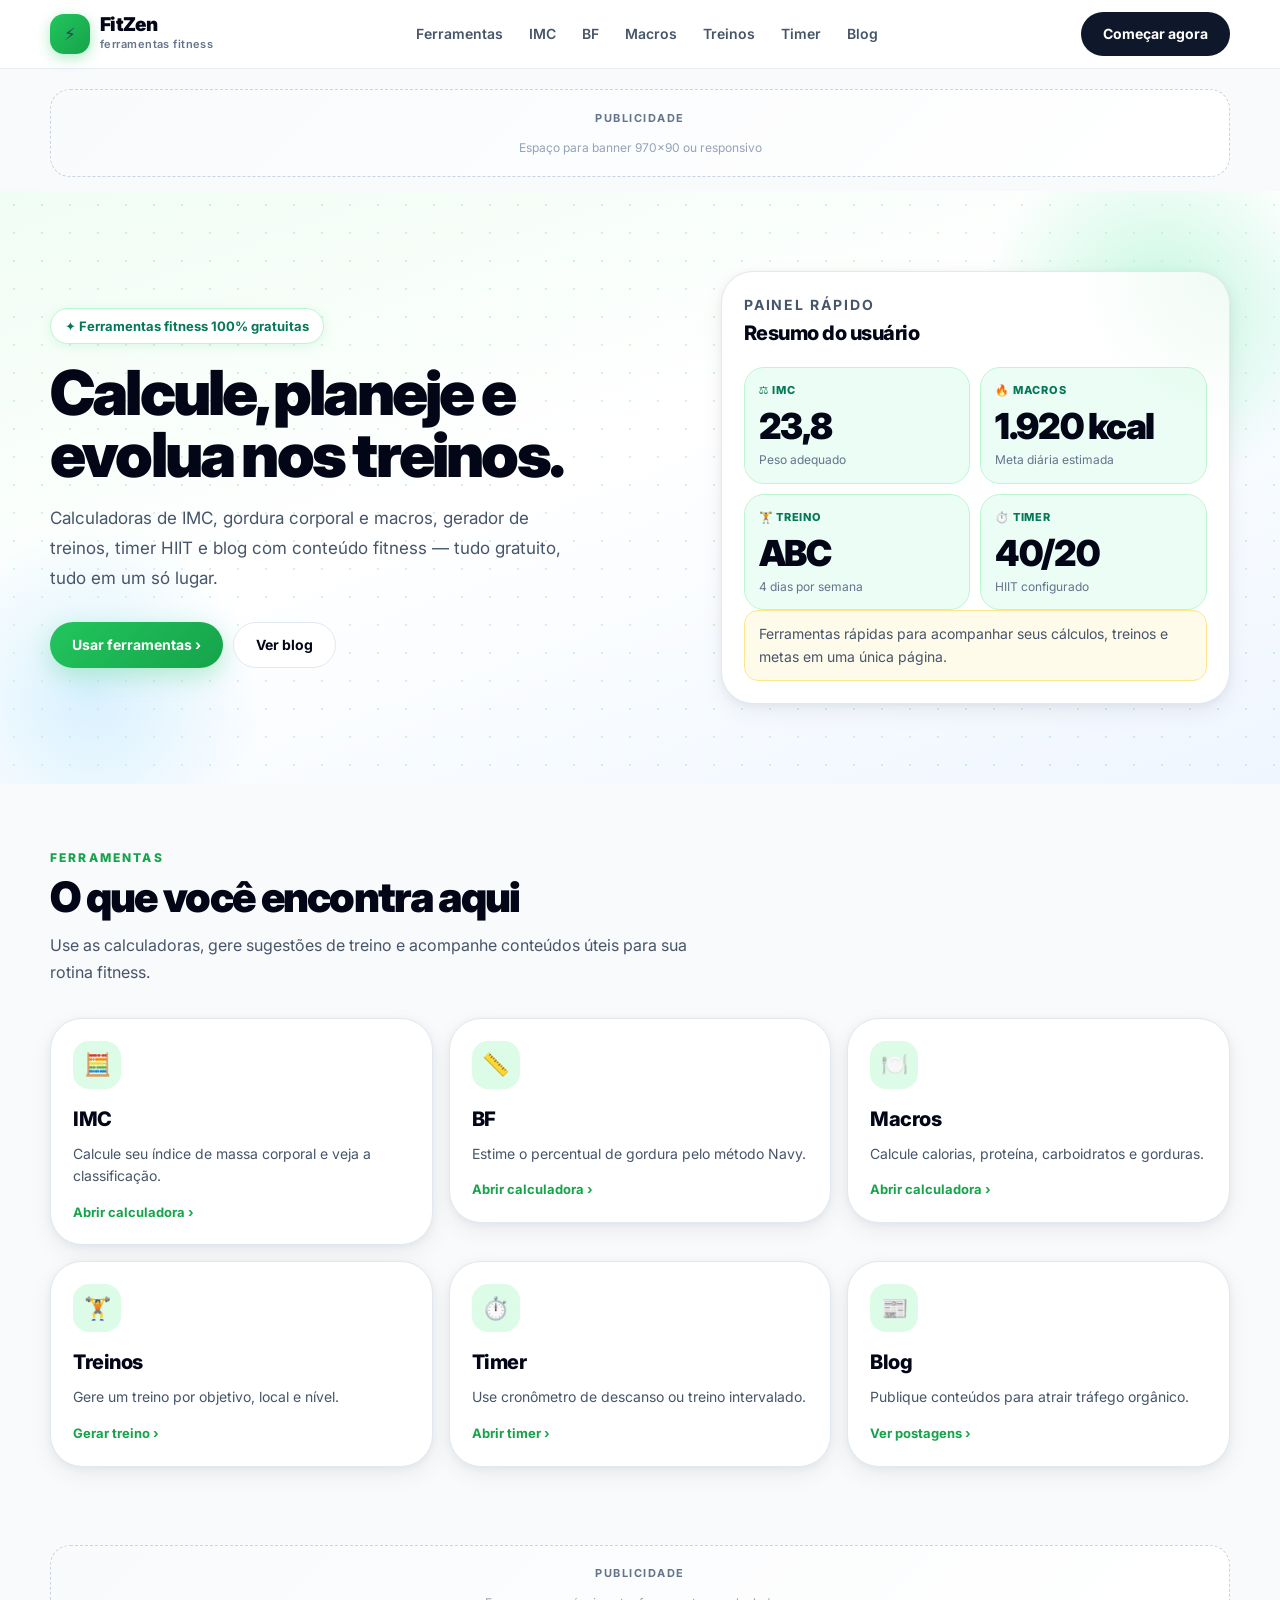
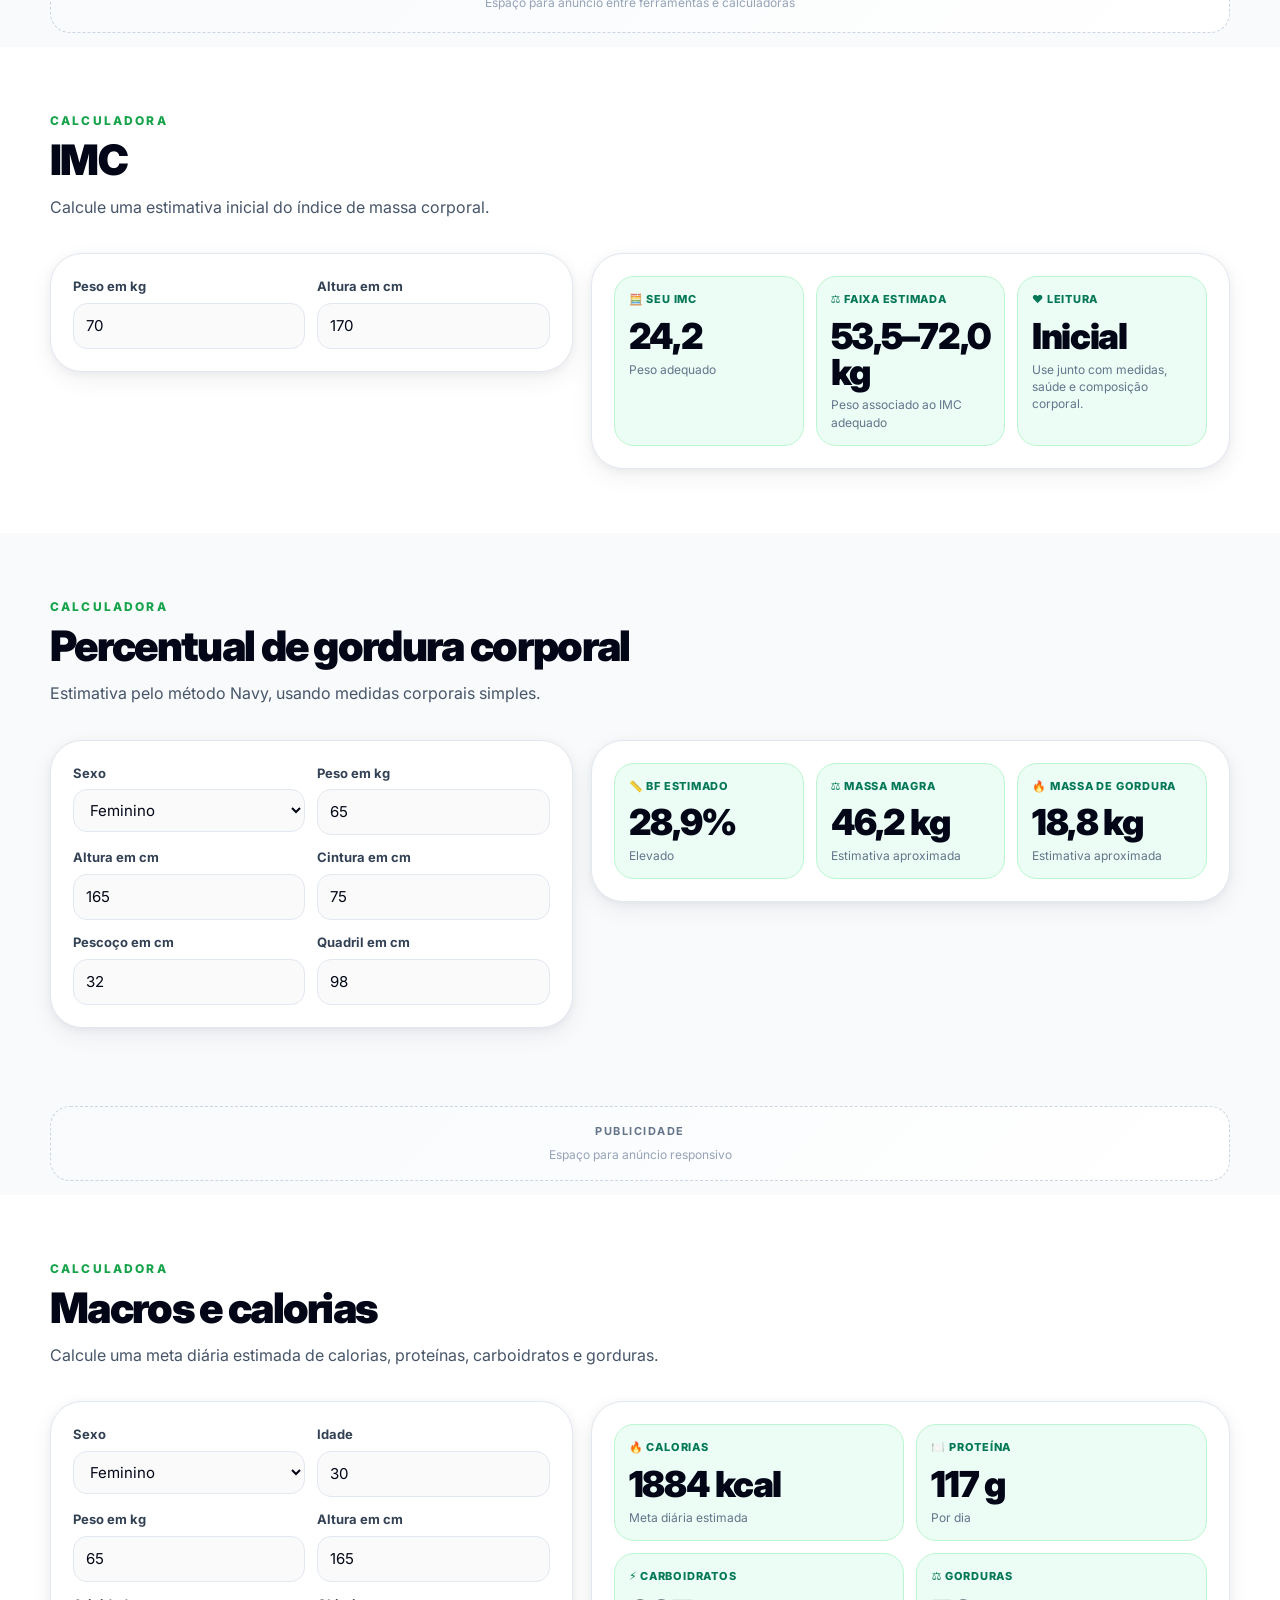
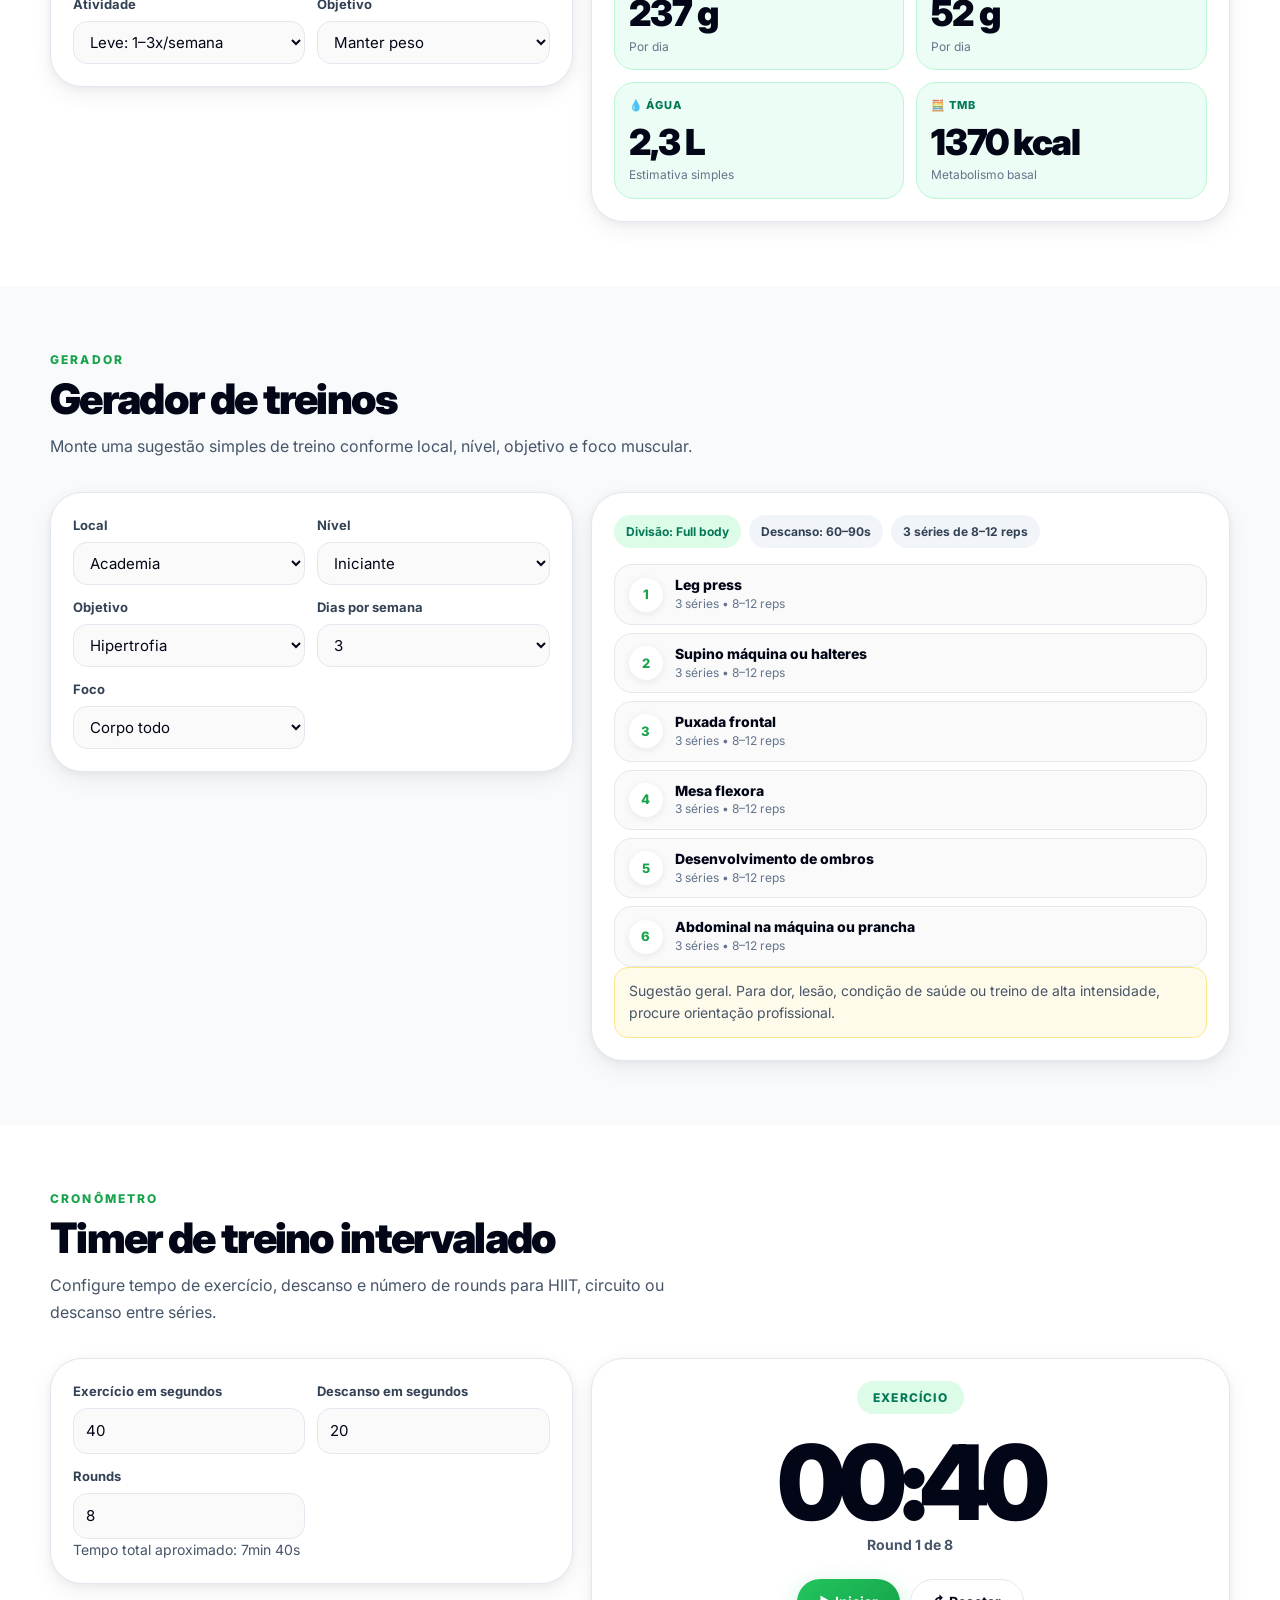
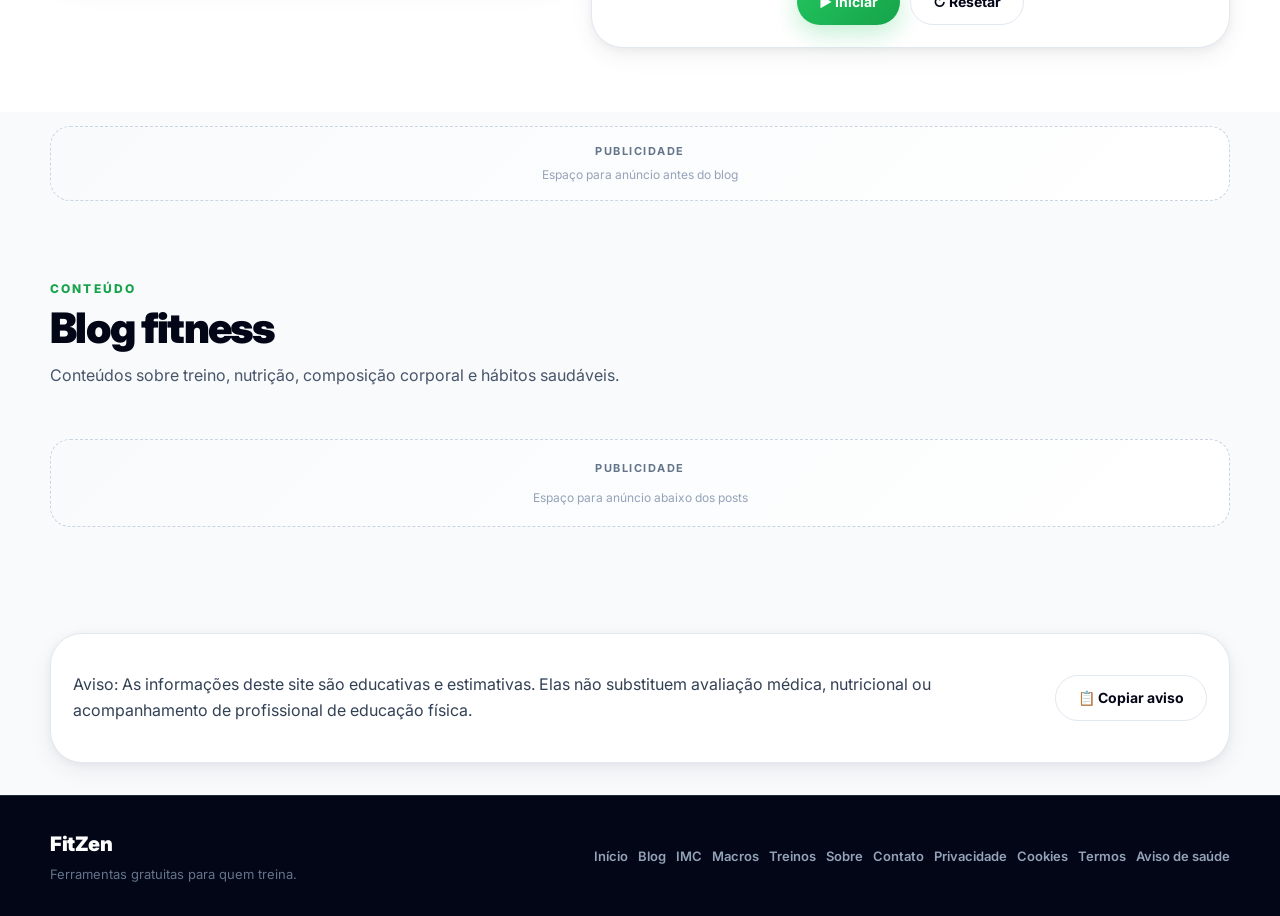
==== commit 08b2d7f2: "Rebrand FitCalc → FitZen e melhora o design visual - Renomeia o site de FitCalc para FitZen em todos" ====
--- a/index.html
+++ b/index.html
@@ -4,10 +4,13 @@
   <meta charset="UTF-8" />
   <meta name="viewport" content="width=device-width, initial-scale=1.0" />
   <meta name="theme-color" content="#22c55e" />
-  <meta name="description" content="FitCalc — calculadoras de IMC, gordura corporal, macros, gerador de treinos, timer e blog fitness." />
+  <meta name="description" content="FitZen — calculadoras de IMC, gordura corporal, macros, gerador de treinos, timer e blog fitness. Tudo gratuito." />
   <link rel="manifest" href="./manifest.webmanifest" />
+  <link rel="preconnect" href="https://fonts.googleapis.com">
+  <link rel="preconnect" href="https://fonts.gstatic.com" crossorigin>
+  <link href="https://fonts.googleapis.com/css2?family=Inter:wght@400;500;600;700;800;900&display=swap" rel="stylesheet">
   <link rel="stylesheet" href="./style.css" />
-  <title>FitCalc — Ferramentas gratuitas para quem treina</title>
+  <title>FitZen — Ferramentas gratuitas para quem treina</title>
 
 <!--
 COMO TROCAR OS ESPAÇOS DE PUBLICIDADE POR ADSENSE:
@@ -22,7 +25,7 @@
       <a href="#inicio" class="logo">
         <div class="logo-icon">⚡</div>
         <div>
-          <p class="logo-title">FitCalc</p>
+          <p class="logo-title">FitZen</p>
           <p class="logo-subtitle">ferramentas fitness</p>
         </div>
       </a>
@@ -62,12 +65,14 @@
       </div>
     </section>
     <section id="inicio" class="hero">
+      <div class="hero-glow-right"></div>
+      <div class="hero-glow-left"></div>
       <div class="container hero-grid">
         <div>
-          <div class="pill">⚡ Site fitness com ferramentas gratuitas</div>
-          <h1>Calcule, planeje e acompanhe seus treinos em um só lugar.</h1>
+          <div class="pill">✦ Ferramentas fitness 100% gratuitas</div>
+          <h1>Calcule, planeje e<br>evolua nos treinos.</h1>
           <p class="hero-text">
-            IMC, percentual de gordura, macros, gerador de treino, timer e blog educativo para atrair visitas pelo Google e transformar o site em produto monetizável.
+            Calculadoras de IMC, gordura corporal e macros, gerador de treinos, timer HIIT e blog com conteúdo fitness — tudo gratuito, tudo em um só lugar.
           </p>
           <div class="hero-actions">
             <a href="#ferramentas" class="primary-button">Usar ferramentas ›</a>
@@ -94,8 +99,8 @@
     <section id="ferramentas" class="section">
       <div class="container">
         <div class="section-header">
-          <p class="eyebrow">MVP</p>
-          <h2>Ferramentas principais</h2>
+          <p class="eyebrow">Ferramentas</p>
+          <h2>O que você encontra aqui</h2>
           <p class="section-subtitle">Use as calculadoras, gere sugestões de treino e acompanhe conteúdos úteis para sua rotina fitness.</p>
         </div>
 
@@ -349,20 +354,8 @@
       </div>
     </section>
 
-    <section id="monetizacao" class="section">
-      <div class="container">
-        <div class="section-header">
-          <p class="eyebrow">Próximos passos</p>
-          <h2>Base para monetização</h2>
-          <p class="section-subtitle">Áreas reservadas para anúncios, recomendações e futuras funcionalidades premium.</p>
-        </div>
-
-        <div class="monetization-grid">
-          <div class="card"><h3>Google AdSense</h3><p>Anúncios nos posts, páginas das calculadoras e tela de resultado.</p></div>
-          <div class="card"><h3>Afiliados</h3><p>Indicação de equipamentos, roupas, acessórios, aplicativos ou cursos.</p></div>
-          <div class="card"><h3>Premium</h3><p>Histórico, PDF personalizado, planos semanais e remoção de anúncios.</p></div>
-        </div>
-
+    <section class="section" style="padding-top:24px;padding-bottom:32px;">
+      <div class="container">
         <div class="card policy-card">
           <div class="policy-row">
             <p id="policyText">Aviso: As informações deste site são educativas e estimativas. Elas não substituem avaliação médica, nutricional ou acompanhamento de profissional de educação física.</p>
@@ -376,7 +369,7 @@
   <footer class="footer">
     <div class="container footer-inner">
       <div>
-        <p class="footer-title">FitCalc</p>
+        <p class="footer-title">FitZen</p>
         <p class="footer-subtitle">Ferramentas gratuitas para quem treina.</p>
       </div>
 
--- a/style.css
+++ b/style.css
@@ -1,53 +1,82 @@
-* {
-  box-sizing: border-box;
-}
-
-html {
-  scroll-behavior: smooth;
-}
+/* ===== CUSTOM PROPERTIES ===== */
+:root {
+  --green: #22c55e;
+  --green-dark: #16a34a;
+  --green-deeper: #047857;
+  --green-bg: #ecfdf5;
+  --green-light: #dcfce7;
+  --green-border: #bbf7d0;
+
+  --bg: #f8fafc;
+  --surface: #ffffff;
+  --border: #e2e8f0;
+  --border-strong: #cbd5e1;
+
+  --text: #020617;
+  --text-body: #334155;
+  --text-muted: #475569;
+  --text-faint: #64748b;
+  --text-subtle: #94a3b8;
+
+  --dark: #0f172a;
+  --darker: #020617;
+
+  --r-sm: 12px;
+  --r-md: 18px;
+  --r-lg: 24px;
+  --r-xl: 28px;
+  --r-2xl: 32px;
+  --r-full: 999px;
+
+  --shadow-sm: 0 1px 3px rgba(15, 23, 42, .05), 0 2px 8px rgba(15, 23, 42, .04);
+  --shadow: 0 2px 8px rgba(15, 23, 42, .05), 0 8px 24px rgba(15, 23, 42, .06);
+  --shadow-hover: 0 4px 16px rgba(15, 23, 42, .06), 0 16px 40px rgba(15, 23, 42, .09);
+  --shadow-green: 0 8px 24px rgba(34, 197, 94, .28);
+
+  --ease: cubic-bezier(.4, 0, .2, 1);
+  --ease-out: cubic-bezier(0, 0, .2, 1);
+}
+
+/* ===== RESET ===== */
+*, *::before, *::after { box-sizing: border-box; }
+html { scroll-behavior: smooth; }
 
 body {
   margin: 0;
   font-family: Inter, ui-sans-serif, system-ui, -apple-system, BlinkMacSystemFont, "Segoe UI", sans-serif;
-  background: #f8fafc;
-  color: #0f172a;
-}
-
-button,
-input,
-select {
-  font: inherit;
-}
-
-button {
-  cursor: pointer;
-}
-
-a {
-  color: inherit;
-  text-decoration: none;
-}
-
-
+  background: var(--bg);
+  color: var(--text-body);
+  line-height: 1.6;
+  -webkit-font-smoothing: antialiased;
+}
+
+button, input, select, textarea { font: inherit; }
+button { cursor: pointer; }
+a { color: inherit; text-decoration: none; }
+img { max-width: 100%; display: block; }
+
+/* ===== LAYOUT ===== */
+.container {
+  width: min(1180px, 100% - 32px);
+  margin: 0 auto;
+}
+
+/* ===== HEADER ===== */
 .header {
   position: sticky;
   top: 0;
-  z-index: 50;
-  border-bottom: 1px solid #e2e8f0;
-  background: rgba(255, 255, 255, 0.88);
-  backdrop-filter: blur(18px);
-}
-
-.container {
-  width: min(1180px, calc(100% - 32px));
-  margin: 0 auto;
+  z-index: 100;
+  background: rgba(255, 255, 255, .94);
+  backdrop-filter: blur(20px);
+  -webkit-backdrop-filter: blur(20px);
+  border-bottom: 1px solid rgba(226, 232, 240, .8);
 }
 
 .header-inner {
   display: flex;
   align-items: center;
   justify-content: space-between;
-  padding: 14px 0;
+  padding: 12px 0;
   gap: 16px;
 }
 
@@ -55,209 +84,249 @@
   display: flex;
   align-items: center;
   gap: 10px;
+  flex-shrink: 0;
 }
 
 .logo-icon {
-  width: 42px;
-  height: 42px;
-  border-radius: 18px;
+  width: 40px;
+  height: 40px;
+  border-radius: 14px;
   display: grid;
   place-items: center;
-  color: white;
-  background: #22c55e;
-  box-shadow: 0 10px 24px rgba(34, 197, 94, 0.28);
+  font-size: 17px;
+  background: linear-gradient(135deg, var(--green), var(--green-dark));
+  box-shadow: 0 4px 14px rgba(34, 197, 94, .35);
+  flex-shrink: 0;
 }
 
 .logo-title {
   margin: 0;
-  font-weight: 950;
-  font-size: 20px;
+  font-weight: 900;
+  font-size: 19px;
+  letter-spacing: -0.035em;
+  color: var(--text);
   line-height: 1;
 }
 
 .logo-subtitle {
   margin: 2px 0 0;
-  font-size: 12px;
-  color: #64748b;
+  font-size: 11px;
+  color: var(--text-faint);
   font-weight: 600;
+  letter-spacing: 0.04em;
 }
 
 .nav {
   display: flex;
   align-items: center;
-  gap: 4px;
+  gap: 2px;
 }
 
 .nav a {
-  padding: 10px 14px;
-  border-radius: 999px;
-  color: #475569;
+  padding: 8px 12px;
+  border-radius: var(--r-full);
+  color: var(--text-muted);
   font-size: 14px;
-  font-weight: 700;
+  font-weight: 600;
+  transition: background .15s var(--ease), color .15s var(--ease);
 }
 
 .nav a:hover {
   background: #f1f5f9;
-  color: #0f172a;
-}
-
+  color: var(--text);
+}
+
+/* ===== BUTTONS ===== */
 .primary-button,
 .secondary-button,
 .dark-button {
   display: inline-flex;
   align-items: center;
   justify-content: center;
-  gap: 8px;
-  border: 0;
-  border-radius: 999px;
-  padding: 13px 20px;
+  gap: 6px;
+  border: none;
+  border-radius: var(--r-full);
+  padding: 11px 22px;
   font-size: 14px;
-  font-weight: 900;
-  transition: 0.2s ease;
+  font-weight: 700;
+  transition: all .2s var(--ease);
+  white-space: nowrap;
+  cursor: pointer;
 }
 
 .primary-button {
+  background: linear-gradient(135deg, #22c55e, #16a34a);
   color: white;
-  background: #22c55e;
-  box-shadow: 0 14px 28px rgba(34, 197, 94, 0.22);
+  box-shadow: var(--shadow-green);
 }
 
 .primary-button:hover {
-  background: #16a34a;
   transform: translateY(-1px);
+  box-shadow: 0 12px 28px rgba(34, 197, 94, .38);
 }
 
 .secondary-button {
-  border: 1px solid #e2e8f0;
-  color: #0f172a;
   background: white;
+  color: var(--text);
+  border: 1.5px solid var(--border);
 }
 
 .secondary-button:hover {
   background: #f8fafc;
+  border-color: var(--border-strong);
 }
 
 .dark-button {
+  background: var(--dark);
   color: white;
-  background: #0f172a;
 }
 
 .dark-button:hover {
-  background: #16a34a;
-}
-
+  background: var(--green-dark);
+}
+
+/* ===== MOBILE NAV ===== */
 .mobile-button {
   display: none;
-  border: 1px solid #e2e8f0;
+  align-items: center;
+  justify-content: center;
+  width: 38px;
+  height: 38px;
+  border: 1.5px solid var(--border);
   background: white;
-  border-radius: 16px;
-  padding: 9px;
+  border-radius: 12px;
+  font-size: 16px;
+  transition: border-color .15s;
+}
+
+.mobile-button:hover {
+  border-color: var(--border-strong);
 }
 
 .mobile-nav {
   display: none;
-  border-top: 1px solid #e2e8f0;
-  padding: 10px 16px 16px;
+  border-top: 1px solid var(--border);
+  padding: 8px 16px 14px;
   background: white;
+}
+
+.mobile-nav.open {
+  display: block;
 }
 
 .mobile-nav a {
   display: block;
-  border-radius: 16px;
-  padding: 12px;
-  font-weight: 800;
-  color: #475569;
+  border-radius: 12px;
+  padding: 11px 12px;
+  font-weight: 600;
+  font-size: 14px;
+  color: var(--text-muted);
+  transition: background .15s, color .15s;
 }
 
 .mobile-nav a:hover {
   background: #f1f5f9;
-  color: #0f172a;
-}
-
+  color: var(--text);
+}
+
+/* ===== HERO ===== */
 .hero {
   position: relative;
   overflow: hidden;
-  background: linear-gradient(135deg, #ecfdf5, #ffffff, #f0f9ff);
-}
-
+  background: linear-gradient(160deg, #f0fdf4 0%, #ffffff 45%, #eff6ff 100%);
+}
+
+/* Dot grid pattern */
 .hero::before {
   content: "";
   position: absolute;
-  right: -120px;
-  top: -120px;
-  width: 310px;
-  height: 310px;
-  border-radius: 999px;
-  background: rgba(167, 243, 208, 0.65);
-  filter: blur(48px);
-}
-
-.hero::after {
-  content: "";
+  inset: 0;
+  background-image: radial-gradient(rgba(34, 197, 94, .18) 1px, transparent 1px);
+  background-size: 28px 28px;
+  pointer-events: none;
+  z-index: 0;
+}
+
+/* Glow blobs */
+.hero-glow-right {
   position: absolute;
-  left: -120px;
-  bottom: -130px;
-  width: 330px;
-  height: 330px;
-  border-radius: 999px;
-  background: rgba(186, 230, 253, 0.65);
-  filter: blur(48px);
+  right: -60px;
+  top: -60px;
+  width: 360px;
+  height: 360px;
+  border-radius: 50%;
+  background: radial-gradient(circle, rgba(167, 243, 208, .65) 0%, transparent 70%);
+  pointer-events: none;
+  z-index: 0;
+}
+
+.hero-glow-left {
+  position: absolute;
+  left: -80px;
+  bottom: -80px;
+  width: 340px;
+  height: 340px;
+  border-radius: 50%;
+  background: radial-gradient(circle, rgba(186, 230, 253, .55) 0%, transparent 70%);
+  pointer-events: none;
+  z-index: 0;
 }
 
 .hero-grid {
   position: relative;
   z-index: 1;
   display: grid;
-  grid-template-columns: 1.05fr 0.95fr;
-  gap: 42px;
-  align-items: center;
-  padding: 78px 0;
+  grid-template-columns: 1.1fr 0.9fr;
+  gap: 48px;
+  align-items: center;
+  padding: 80px 0;
 }
 
 .pill {
   display: inline-flex;
   align-items: center;
-  gap: 8px;
-  border: 1px solid #bbf7d0;
-  border-radius: 999px;
+  gap: 7px;
+  border: 1px solid var(--green-border);
+  border-radius: var(--r-full);
   background: white;
-  color: #047857;
+  color: var(--green-deeper);
+  font-weight: 700;
+  font-size: 13px;
+  padding: 7px 14px;
+  box-shadow: 0 2px 12px rgba(34, 197, 94, .12);
+}
+
+.hero h1 {
+  margin: 18px 0 0;
+  color: var(--text);
+  font-size: clamp(36px, 5.2vw, 62px);
+  letter-spacing: -0.045em;
+  line-height: 1.0;
   font-weight: 900;
-  font-size: 14px;
-  padding: 9px 14px;
-  box-shadow: 0 8px 24px rgba(15, 23, 42, 0.06);
-}
-
-.hero h1 {
-  margin: 20px 0 0;
-  color: #020617;
-  font-size: clamp(38px, 6vw, 68px);
-  letter-spacing: -0.055em;
-  line-height: 0.98;
-  font-weight: 950;
 }
 
 .hero-text {
-  max-width: 680px;
-  margin: 22px 0 0;
-  color: #475569;
-  font-size: 18px;
+  margin: 18px 0 0;
+  color: var(--text-muted);
+  font-size: 17px;
   line-height: 1.75;
+  max-width: 540px;
 }
 
 .hero-actions {
   display: flex;
   flex-wrap: wrap;
-  gap: 12px;
-  margin-top: 30px;
-}
-
+  gap: 10px;
+  margin-top: 28px;
+}
+
+/* ===== CARDS ===== */
 .card {
-  border: 1px solid #e2e8f0;
-  border-radius: 30px;
   background: white;
+  border: 1px solid var(--border);
+  border-radius: var(--r-2xl);
   padding: 22px;
-  box-shadow: 0 8px 26px rgba(15, 23, 42, 0.04);
+  box-shadow: var(--shadow);
 }
 
 .hero-card {
@@ -265,286 +334,356 @@
   overflow: hidden;
 }
 
+.hero-card::after {
+  content: "";
+  position: absolute;
+  top: 0;
+  right: 0;
+  width: 160px;
+  height: 160px;
+  background: radial-gradient(circle at top right, rgba(34, 197, 94, .07), transparent 70%);
+  pointer-events: none;
+}
+
 .card-tag {
   margin: 0;
-  color: #94a3b8;
+  color: var(--text-subtle);
+  text-transform: uppercase;
+  letter-spacing: 0.14em;
+  font-size: 11px;
+  font-weight: 700;
+}
+
+.hero-card h3 {
+  margin: 10px 0 0;
+  color: var(--text);
+  font-size: 22px;
+  font-weight: 800;
+  letter-spacing: -0.03em;
+}
+
+.summary-grid {
+  display: grid;
+  grid-template-columns: repeat(2, 1fr);
+  gap: 10px;
+  margin-top: 18px;
+}
+
+.result-box {
+  border: 1px solid var(--green-border);
+  border-radius: 20px;
+  background: var(--green-bg);
+  padding: 14px;
+  display: flex;
+  flex-direction: column;
+}
+
+.result-title {
+  display: flex;
+  align-items: center;
+  gap: 5px;
+  color: var(--green-deeper);
+  text-transform: uppercase;
+  letter-spacing: 0.07em;
+  font-size: 11px;
+  font-weight: 800;
+}
+
+.result-value {
+  margin-top: 10px;
+  color: var(--text);
+  font-size: clamp(24px, 2.8vw, 38px);
+  font-weight: 900;
+  line-height: 1;
+  letter-spacing: -0.04em;
+  overflow-wrap: break-word;
+}
+
+.result-note {
+  margin: 6px 0 0;
+  color: var(--text-faint);
+  font-size: 12px;
+  line-height: 1.45;
+}
+
+/* ===== SECTIONS ===== */
+.section {
+  padding: 64px 0;
+}
+
+.section-header {
+  max-width: 680px;
+  margin-bottom: 32px;
+}
+
+.eyebrow {
+  margin: 0 0 8px;
+  color: var(--green-dark);
   text-transform: uppercase;
   letter-spacing: 0.18em;
+  font-size: 12px;
+  font-weight: 800;
+}
+
+.section h2 {
+  margin: 0;
+  color: var(--text);
+  font-size: clamp(28px, 3.5vw, 42px);
+  letter-spacing: -0.04em;
+  line-height: 1.05;
+  font-weight: 900;
+}
+
+.section-subtitle {
+  margin: 12px 0 0;
+  color: var(--text-muted);
+  font-size: 16px;
+  line-height: 1.7;
+}
+
+/* Alternating section backgrounds */
+#ferramentas { background: var(--bg); }
+#imc { background: white; }
+#bf { background: var(--bg); }
+#macros { background: white; }
+#treinos { background: var(--bg); }
+#timer { background: white; }
+#blog { background: var(--bg); }
+
+/* ===== TOOL GRID ===== */
+.tools-grid {
+  display: grid;
+  grid-template-columns: repeat(3, 1fr);
+  gap: 16px;
+  align-items: start;
+}
+
+.tool-card,
+.blog-card {
+  transition: transform .2s var(--ease), box-shadow .2s var(--ease), border-color .2s var(--ease);
+}
+
+.tool-card:hover,
+.blog-card:hover {
+  transform: translateY(-3px);
+  box-shadow: var(--shadow-hover);
+  border-color: var(--green-border);
+}
+
+.tool-link {
+  display: flex;
+  flex-direction: column;
+  align-items: flex-start;
+  color: inherit;
+  text-decoration: none;
+}
+
+.tool-link:focus-visible {
+  outline: 3px solid var(--green-border);
+  outline-offset: 4px;
+  border-radius: var(--r-2xl);
+}
+
+.icon-circle {
+  display: grid;
+  place-items: center;
+  width: 48px;
+  height: 48px;
+  border-radius: 16px;
+  background: var(--green-light);
+  font-size: 22px;
+  margin-bottom: 14px;
+  flex-shrink: 0;
+}
+
+.card h3 {
+  margin: 0 0 8px;
+  color: var(--text);
+  font-size: 20px;
+  font-weight: 800;
+  letter-spacing: -0.025em;
+}
+
+.card > p {
+  margin: 0;
+  color: var(--text-muted);
+  font-size: 14px;
+  line-height: 1.6;
+}
+
+.card-action {
+  display: inline-flex;
+  margin-top: auto;
+  padding-top: 14px;
+  color: var(--green-dark);
   font-size: 13px;
-  font-weight: 900;
-}
-
-.hero-card h3 {
-  margin: 12px 0 0;
-  color: #020617;
-  font-size: 26px;
-  font-weight: 950;
-}
-
-.summary-grid {
+  font-weight: 700;
+}
+
+.tool-link:hover .card-action {
+  text-decoration: underline;
+}
+
+/* ===== CALCULATOR LAYOUT ===== */
+.calculator-grid {
+  display: grid;
+  grid-template-columns: 0.9fr 1.1fr;
+  gap: 18px;
+  align-items: start;
+}
+
+.form-grid {
   display: grid;
   grid-template-columns: repeat(2, 1fr);
   gap: 12px;
-  margin-top: 24px;
-}
-
-.result-box {
-  border: 1px solid #bbf7d0;
-  border-radius: 24px;
-  background: #ecfdf5;
-  padding: 18px;
-}
-
-.result-title {
-  display: flex;
-  align-items: center;
-  gap: 8px;
-  color: #047857;
-  text-transform: uppercase;
-  letter-spacing: 0.07em;
-  font-size: 12px;
-  font-weight: 950;
-}
-
-.result-value {
-  margin-top: 12px;
-  color: #020617;
-  font-size: 28px;
-  font-weight: 950;
-  line-height: 1;
-}
-
-.result-note {
-  margin: 8px 0 0;
-  color: #64748b;
-  font-size: 13px;
-  line-height: 1.5;
-}
-
-.section {
-  padding: 56px 0;
-}
-
-.section-header {
-  max-width: 760px;
-  margin-bottom: 30px;
-}
-
-.eyebrow {
-  margin: 0 0 8px;
-  color: #059669;
-  text-transform: uppercase;
-  letter-spacing: 0.2em;
-  font-size: 13px;
-  font-weight: 950;
-}
-
-.section h2 {
-  margin: 0;
-  color: #020617;
-  font-size: clamp(30px, 4vw, 44px);
-  letter-spacing: -0.04em;
-  line-height: 1.05;
-  font-weight: 950;
-}
-
-.section-subtitle {
-  margin: 14px 0 0;
-  color: #475569;
-  font-size: 16px;
-  line-height: 1.75;
-}
-
-.tools-grid,
-.blog-grid,
-.monetization-grid {
-  display: grid;
-  gap: 16px;
-}
-
-.tools-grid {
-  grid-template-columns: repeat(3, 1fr);
-}
-
-.blog-grid {
-  grid-template-columns: repeat(4, 1fr);
-}
-
-.monetization-grid {
-  grid-template-columns: repeat(3, 1fr);
-}
-
-.tool-card,
-.blog-card {
-  transition: 0.2s ease;
-}
-
-.tool-card:hover,
-.blog-card:hover {
-  transform: translateY(-4px);
-  box-shadow: 0 18px 34px rgba(15, 23, 42, 0.08);
-}
-
-.icon-circle {
-  display: grid;
-  place-items: center;
-  width: 52px;
-  height: 52px;
-  border-radius: 20px;
-  color: #047857;
-  background: #d1fae5;
-  margin-bottom: 16px;
-}
-
-.card h3 {
-  margin: 0;
-  color: #020617;
-  font-size: 21px;
-  font-weight: 950;
-}
-
-.card p {
-  color: #475569;
-  line-height: 1.65;
-}
-
-.calculator-grid {
-  display: grid;
-  grid-template-columns: 0.9fr 1.1fr;
-  gap: 20px;
-}
-
-.form-grid {
-  display: grid;
-  grid-template-columns: repeat(2, 1fr);
-  gap: 14px;
+  align-items: start;
 }
 
 .field span {
   display: block;
-  margin-bottom: 8px;
-  color: #334155;
-  font-size: 14px;
-  font-weight: 800;
+  margin-bottom: 6px;
+  color: var(--text-body);
+  font-size: 13px;
+  font-weight: 700;
 }
 
 .field input,
 .field select {
   width: 100%;
-  border: 1px solid #e2e8f0;
+  border: 1.5px solid var(--border);
   outline: none;
-  border-radius: 18px;
-  background: white;
-  padding: 13px 14px;
-  color: #0f172a;
+  border-radius: 14px;
+  background: #fafafa;
+  padding: 10px 12px;
+  color: var(--text);
+  font-size: 15px;
+  transition: border-color .15s, box-shadow .15s, background .15s;
 }
 
 .field input:focus,
 .field select:focus {
-  border-color: #22c55e;
-  box-shadow: 0 0 0 4px #dcfce7;
-}
-
+  border-color: var(--green);
+  background: white;
+  box-shadow: 0 0 0 3px rgba(34, 197, 94, .15);
+}
+
+/* ===== RESULTS ===== */
 .results-grid {
   display: grid;
   grid-template-columns: repeat(3, 1fr);
-  gap: 14px;
+  gap: 12px;
+  align-items: stretch;
 }
 
 .results-grid.two {
   grid-template-columns: repeat(2, 1fr);
 }
 
+/* ===== WORKOUT ===== */
 .workout-meta {
   display: flex;
   flex-wrap: wrap;
-  gap: 10px;
-  margin-bottom: 18px;
+  gap: 8px;
+  margin-bottom: 16px;
 }
 
 .meta-pill {
-  border-radius: 999px;
+  border-radius: var(--r-full);
   background: #f1f5f9;
-  color: #334155;
-  padding: 9px 13px;
+  color: var(--text-body);
+  padding: 7px 12px;
+  font-size: 12px;
+  font-weight: 700;
+}
+
+.meta-pill.green {
+  background: var(--green-light);
+  color: var(--green-deeper);
+}
+
+.exercise-list {
+  display: grid;
+  gap: 8px;
+}
+
+.exercise-item {
+  display: flex;
+  gap: 12px;
+  align-items: center;
+  border: 1px solid var(--border);
+  border-radius: 18px;
+  background: #fafafa;
+  padding: 12px 14px;
+  transition: background .15s, border-color .15s;
+}
+
+.exercise-item:hover {
+  background: var(--green-bg);
+  border-color: var(--green-border);
+}
+
+.exercise-number {
+  width: 34px;
+  height: 34px;
+  border-radius: 50%;
+  display: grid;
+  place-items: center;
+  flex-shrink: 0;
+  color: var(--green-dark);
+  background: white;
   font-size: 13px;
-  font-weight: 950;
-}
-
-.meta-pill.green {
-  background: #dcfce7;
-  color: #047857;
-}
-
-.exercise-list {
-  display: grid;
-  gap: 10px;
-}
-
-.exercise-item {
-  display: flex;
-  gap: 12px;
-  align-items: center;
-  border: 1px solid #e2e8f0;
-  border-radius: 20px;
-  background: #f8fafc;
-  padding: 14px;
-}
-
-.exercise-number {
-  width: 38px;
-  height: 38px;
-  border-radius: 999px;
-  display: grid;
-  place-items: center;
-  flex: 0 0 auto;
-  color: #059669;
-  background: white;
-  font-size: 14px;
-  font-weight: 950;
-  box-shadow: 0 6px 18px rgba(15, 23, 42, 0.07);
+  font-weight: 800;
+  box-shadow: 0 2px 8px rgba(15, 23, 42, .08);
 }
 
 .exercise-title {
   margin: 0;
-  color: #020617;
-  font-weight: 950;
+  color: var(--text);
+  font-weight: 800;
+  font-size: 14px;
+  line-height: 1.2;
 }
 
 .exercise-subtitle {
   margin: 2px 0 0;
-  color: #64748b;
+  color: var(--text-faint);
+  font-size: 12px;
+  line-height: 1.3;
+}
+
+.warning {
+  margin: 14px 0 0;
+  border-radius: 14px;
+  background: #fffbeb;
+  border: 1px solid #fde68a;
+  color: #92400e;
+  padding: 12px 14px;
   font-size: 13px;
-}
-
-.warning {
-  margin: 16px 0 0;
-  border-radius: 18px;
-  background: #fffbeb;
-  color: #92400e;
-  padding: 14px;
-  font-size: 14px;
-  line-height: 1.6;
-}
-
+  line-height: 1.55;
+}
+
+/* ===== TIMER ===== */
 .timer-card {
   text-align: center;
+  display: flex;
+  flex-direction: column;
+  align-items: center;
 }
 
 .phase-pill {
   display: inline-flex;
-  margin: 0 auto 18px;
-  border-radius: 999px;
-  padding: 9px 18px;
+  border-radius: var(--r-full);
+  padding: 7px 16px;
   text-transform: uppercase;
-  letter-spacing: 0.08em;
-  font-size: 13px;
-  font-weight: 950;
+  letter-spacing: 0.1em;
+  font-size: 12px;
+  font-weight: 800;
+  margin-bottom: 16px;
 }
 
 .phase-pill.work {
-  background: #dcfce7;
-  color: #047857;
+  background: var(--green-light);
+  color: var(--green-deeper);
 }
 
 .phase-pill.rest {
@@ -553,26 +692,40 @@
 }
 
 .timer-number {
-  color: #020617;
-  font-size: clamp(64px, 9vw, 108px);
+  color: var(--text);
+  font-size: clamp(60px, 9vw, 104px);
   line-height: 1;
   letter-spacing: -0.06em;
-  font-weight: 950;
+  font-weight: 900;
   font-variant-numeric: tabular-nums;
 }
 
 .timer-round {
-  margin: 12px 0 0;
-  color: #64748b;
-  font-weight: 850;
+  margin: 10px 0 0;
+  color: var(--text-faint);
+  font-weight: 700;
+  font-size: 15px;
 }
 
 .timer-actions {
   display: flex;
   justify-content: center;
   gap: 10px;
-  margin-top: 24px;
+  margin-top: 22px;
   flex-wrap: wrap;
+}
+
+/* ===== BLOG ===== */
+.blog-grid {
+  display: grid;
+  grid-template-columns: repeat(4, 1fr);
+  gap: 16px;
+}
+
+.monetization-grid {
+  display: grid;
+  grid-template-columns: repeat(3, 1fr);
+  gap: 16px;
 }
 
 .blog-top {
@@ -580,52 +733,77 @@
   align-items: center;
   justify-content: space-between;
   gap: 8px;
-  margin-bottom: 16px;
+  margin-bottom: 12px;
 }
 
 .blog-category {
-  border-radius: 999px;
+  border-radius: var(--r-full);
   background: #f1f5f9;
-  color: #475569;
-  padding: 6px 10px;
-  font-size: 12px;
-  font-weight: 950;
+  color: var(--text-muted);
+  padding: 5px 10px;
+  font-size: 11px;
+  font-weight: 700;
+  letter-spacing: 0.03em;
 }
 
 .blog-read {
-  color: #94a3b8;
-  font-size: 12px;
-  font-weight: 850;
+  color: var(--text-subtle);
+  font-size: 11px;
+  font-weight: 700;
 }
 
 .blog-card {
-  min-height: 270px;
+  min-height: 260px;
   display: flex;
   flex-direction: column;
 }
 
 .blog-card h3 {
-  font-size: 19px;
-  line-height: 1.2;
-}
-
-.blog-card p {
+  font-size: 17px;
+  line-height: 1.25;
+  margin: 0 0 8px;
+}
+
+.blog-card > p {
   flex: 1;
-  font-size: 14px;
+  font-size: 13px;
+  color: var(--text-muted);
+  line-height: 1.55;
+  margin: 0;
+}
+
+.blog-cover {
+  display: grid;
+  place-items: center;
+  width: 100%;
+  height: 84px;
+  border-radius: 18px;
+  margin-bottom: 14px;
+  background: linear-gradient(135deg, var(--green-light), #e0f2fe);
+  font-size: 34px;
 }
 
 .link-button {
   display: inline-flex;
   align-items: center;
-  gap: 7px;
-  border: 0;
+  gap: 6px;
+  border: none;
   background: transparent;
-  color: #059669;
+  color: var(--green-dark);
   padding: 0;
-  font-size: 14px;
-  font-weight: 950;
-}
-
+  font-size: 13px;
+  font-weight: 700;
+  margin-top: auto;
+  padding-top: 12px;
+}
+
+.clickable-card {
+  display: flex;
+  color: inherit;
+  text-decoration: none;
+}
+
+/* ===== POLICY ===== */
 .policy-card {
   margin-top: 18px;
 }
@@ -637,48 +815,357 @@
   gap: 16px;
 }
 
+/* ===== FOOTER ===== */
 .footer {
   border-top: 1px solid #1e293b;
   background: #020617;
   color: white;
-  padding: 36px 0;
+  padding: 32px 0;
 }
 
 .footer-inner {
   display: flex;
   align-items: center;
   justify-content: space-between;
-  gap: 16px;
+  gap: 24px;
 }
 
 .footer-title {
   margin: 0;
-  font-size: 22px;
-  font-weight: 950;
+  font-size: 20px;
+  font-weight: 900;
+  letter-spacing: -0.025em;
 }
 
 .footer-subtitle {
   margin: 4px 0 0;
+  color: #64748b;
+  font-size: 13px;
+}
+
+.footer-links {
+  display: flex;
+  flex-wrap: wrap;
+  gap: 10px;
+  justify-content: flex-end;
+  max-width: 720px;
+}
+
+.footer-links a {
   color: #94a3b8;
-  font-size: 14px;
-}
-
-.footer-links {
-  display: flex;
-  flex-wrap: wrap;
-  gap: 12px;
-}
-
-.footer-links a {
-  color: #cbd5e1;
-  font-size: 14px;
-  font-weight: 800;
+  font-size: 13px;
+  font-weight: 600;
+  transition: color .15s;
 }
 
 .footer-links a:hover {
   color: white;
 }
 
+/* ===== AD SLOTS ===== */
+.ad-section {
+  padding: 14px 0;
+}
+
+.ad-section-top {
+  padding-top: 20px;
+}
+
+.ad-slot {
+  border: 1.5px dashed var(--border-strong);
+  border-radius: 20px;
+  background: linear-gradient(135deg, rgba(248, 250, 252, .96), rgba(255, 255, 255, .96));
+  color: var(--text-subtle);
+  display: grid;
+  place-items: center;
+  text-align: center;
+  min-height: 96px;
+  padding: 16px;
+}
+
+.ad-slot span {
+  display: block;
+  color: var(--text-faint);
+  font-size: 11px;
+  font-weight: 700;
+  letter-spacing: 0.14em;
+  text-transform: uppercase;
+}
+
+.ad-slot small {
+  display: block;
+  margin-top: 4px;
+  color: var(--text-subtle);
+  font-size: 12px;
+}
+
+.ad-slot-horizontal {
+  width: 100%;
+  min-height: 88px;
+}
+
+.ad-slot-horizontal.compact {
+  min-height: 74px;
+}
+
+.blog-ad {
+  margin-top: 18px;
+}
+
+.in-article-ad {
+  margin: 22px 0;
+}
+
+/* ===== POST PAGES ===== */
+.post-page {
+  background: var(--bg);
+}
+
+.post-shell {
+  display: grid;
+  grid-template-columns: minmax(0, 1fr) 300px;
+  gap: 24px;
+  align-items: start;
+  padding: 40px 0 56px;
+}
+
+.post-shell .post-layout {
+  max-width: none;
+  width: 100%;
+  padding: 0;
+}
+
+.post-sidebar {
+  display: grid;
+  gap: 16px;
+  position: sticky;
+  top: 80px;
+}
+
+.ad-slot-vertical {
+  min-height: 580px;
+}
+
+.ad-slot-square {
+  min-height: 240px;
+}
+
+.post-layout {
+  max-width: 860px;
+  padding: 40px 0 56px;
+}
+
+.post-hero {
+  text-align: center;
+  padding: 36px;
+  background: linear-gradient(135deg, var(--green-bg), #eff6ff);
+  border-radius: var(--r-2xl) var(--r-2xl) 0 0;
+}
+
+.post-emoji {
+  display: grid;
+  place-items: center;
+  width: 80px;
+  height: 80px;
+  margin: 0 auto 16px;
+  border-radius: 28px;
+  background: white;
+  box-shadow: var(--shadow);
+  font-size: 38px;
+}
+
+.post-hero h1 {
+  margin: 8px 0 0;
+  color: var(--text);
+  font-size: clamp(30px, 5vw, 50px);
+  line-height: 1.05;
+  letter-spacing: -0.045em;
+  font-weight: 900;
+}
+
+.post-excerpt {
+  max-width: 640px;
+  margin: 16px auto 0;
+  color: var(--text-muted);
+  font-size: 17px;
+  line-height: 1.7;
+}
+
+.post-content {
+  margin-top: 0;
+  padding: 32px;
+}
+
+.post-content h2 {
+  margin: 32px 0 12px;
+  color: var(--text);
+  font-size: 26px;
+  letter-spacing: -0.03em;
+  font-weight: 900;
+}
+
+.post-content p,
+.post-content li {
+  color: var(--text-body);
+  font-size: 16px;
+  line-height: 1.85;
+}
+
+.post-content ul {
+  padding-left: 22px;
+}
+
+.post-content a {
+  color: var(--green-dark);
+  font-weight: 700;
+}
+
+.post-cta {
+  margin-top: 0;
+  background: linear-gradient(135deg, var(--green-bg), white);
+  border-radius: 0 0 var(--r-2xl) var(--r-2xl);
+}
+
+.post-cta h2 {
+  margin: 0;
+  font-size: 26px;
+  font-weight: 900;
+  color: var(--text);
+}
+
+.post-cta p {
+  margin-bottom: 16px;
+}
+
+.back-link {
+  display: inline-flex;
+  margin-bottom: 16px;
+  color: var(--green-dark);
+  font-weight: 700;
+  font-size: 14px;
+  gap: 4px;
+  align-items: center;
+}
+
+/* ===== LEGAL PAGES ===== */
+.legal-page {
+  background: var(--bg);
+}
+
+.legal-hero {
+  padding: 44px 0 18px;
+}
+
+.legal-hero h1 {
+  margin: 8px 0 0;
+  color: var(--text);
+  font-size: clamp(34px, 5vw, 56px);
+  line-height: 1.03;
+  letter-spacing: -0.045em;
+  font-weight: 900;
+}
+
+.legal-hero p:not(.eyebrow) {
+  max-width: 720px;
+  color: var(--text-muted);
+  font-size: 17px;
+  line-height: 1.75;
+  margin: 12px 0 0;
+}
+
+.legal-layout {
+  display: grid;
+  grid-template-columns: minmax(0, 1fr) 300px;
+  gap: 24px;
+  align-items: start;
+  padding-bottom: 56px;
+}
+
+.legal-content {
+  padding: 32px;
+}
+
+.legal-content h2 {
+  margin: 28px 0 10px;
+  color: var(--text);
+  font-size: 23px;
+  letter-spacing: -0.03em;
+  font-weight: 900;
+}
+
+.legal-content p,
+.legal-content li {
+  color: var(--text-body);
+  font-size: 15px;
+  line-height: 1.85;
+}
+
+.legal-content ul {
+  padding-left: 20px;
+}
+
+.legal-content a {
+  color: var(--green-dark);
+  font-weight: 700;
+}
+
+.legal-sidebar {
+  display: grid;
+  gap: 16px;
+  position: sticky;
+  top: 80px;
+}
+
+.legal-nav h2 {
+  margin: 0 0 10px;
+  color: var(--text);
+  font-size: 18px;
+  font-weight: 800;
+}
+
+.legal-nav a {
+  display: block;
+  border-top: 1px solid var(--border);
+  padding: 10px 0;
+  color: var(--text-muted);
+  font-weight: 600;
+  font-size: 14px;
+  transition: color .15s;
+}
+
+.legal-nav a:hover {
+  color: var(--green-dark);
+}
+
+/* ===== CONTACT FORM ===== */
+.contact-form {
+  display: grid;
+  gap: 12px;
+  margin-top: 20px;
+}
+
+.contact-form textarea {
+  width: 100%;
+  min-height: 130px;
+  border: 1.5px solid var(--border);
+  outline: none;
+  border-radius: 14px;
+  background: #fafafa;
+  padding: 12px 14px;
+  color: var(--text);
+  resize: vertical;
+  font: inherit;
+  font-size: 15px;
+  transition: border-color .15s, box-shadow .15s, background .15s;
+}
+
+.contact-form textarea:focus {
+  border-color: var(--green);
+  background: white;
+  box-shadow: 0 0 0 3px rgba(34, 197, 94, .15);
+}
+
+/* ===== RESPONSIVE ===== */
 @media (max-width: 980px) {
   .nav,
   .header .dark-button {
@@ -686,12 +1173,7 @@
   }
 
   .mobile-button {
-    display: inline-grid;
-    place-items: center;
-  }
-
-  .mobile-nav.open {
-    display: block;
+    display: inline-flex;
   }
 
   .hero-grid,
@@ -700,9 +1182,39 @@
   }
 
   .tools-grid,
-  .blog-grid,
   .monetization-grid {
     grid-template-columns: repeat(2, 1fr);
+  }
+
+  .blog-grid {
+    grid-template-columns: repeat(2, 1fr);
+  }
+
+  .results-grid {
+    grid-template-columns: repeat(2, 1fr);
+  }
+
+  .results-grid.two {
+    grid-template-columns: repeat(2, 1fr);
+  }
+
+  .post-shell,
+  .legal-layout {
+    grid-template-columns: 1fr;
+  }
+
+  .post-sidebar,
+  .legal-sidebar {
+    position: static;
+    grid-template-columns: 1fr 1fr;
+  }
+
+  .ad-slot-vertical {
+    min-height: 240px;
+  }
+
+  .footer-links {
+    justify-content: flex-start;
   }
 }
 
@@ -727,8 +1239,8 @@
 
   .policy-row,
   .footer-inner {
+    flex-direction: column;
     align-items: flex-start;
-    flex-direction: column;
   }
 
   .hero-actions {
@@ -740,667 +1252,36 @@
   .dark-button {
     width: 100%;
   }
-}
-
-
-.clickable-card {
-  display: flex;
-  color: inherit;
-  text-decoration: none;
-}
-
-.blog-cover {
-  display: grid;
-  place-items: center;
-  width: 100%;
-  height: 92px;
-  border-radius: 22px;
-  margin-bottom: 16px;
-  background: linear-gradient(135deg, #dcfce7, #e0f2fe);
-  font-size: 38px;
-}
-
-.back-link {
-  display: inline-flex;
-  margin-bottom: 18px;
-  color: #059669;
-  font-weight: 950;
-}
-
-.post-page {
-  background: #f8fafc;
-}
-
-.post-layout {
-  max-width: 880px;
-  padding-top: 42px;
-  padding-bottom: 56px;
-}
-
-.post-hero {
-  text-align: center;
-  padding: 38px;
-}
-
-.post-emoji {
-  display: grid;
-  place-items: center;
-  width: 86px;
-  height: 86px;
-  margin: 0 auto 18px;
-  border-radius: 30px;
-  background: linear-gradient(135deg, #dcfce7, #e0f2fe);
-  font-size: 42px;
-}
-
-.post-hero h1 {
-  margin: 8px 0 0;
-  color: #020617;
-  font-size: clamp(34px, 5vw, 54px);
-  line-height: 1.02;
-  letter-spacing: -0.05em;
-  font-weight: 950;
-}
-
-.post-excerpt {
-  max-width: 680px;
-  margin: 18px auto 0;
-  color: #475569;
-  font-size: 18px;
-  line-height: 1.7;
-}
-
-.post-content {
-  margin-top: 22px;
-  padding: 34px;
-}
-
-.post-content h2 {
-  margin: 32px 0 12px;
-  color: #020617;
-  font-size: 28px;
-  letter-spacing: -0.03em;
-  font-weight: 950;
-}
-
-.post-content p,
-.post-content li {
-  color: #334155;
-  font-size: 17px;
-  line-height: 1.85;
-}
-
-.post-content ul {
-  padding-left: 22px;
-}
-
-.post-content a {
-  color: #059669;
-  font-weight: 900;
-}
-
-.post-cta {
-  margin-top: 22px;
-}
-
-.post-cta h2 {
-  margin: 0;
-  color: #020617;
-  font-size: 28px;
-  font-weight: 950;
-}
-
-.post-cta p {
-  margin-bottom: 18px;
-}
-
-
-/* ===== AJUSTE FINAL DOS CARDS DE FERRAMENTAS ===== */
-.tools-grid {
-  display: grid !important;
-  grid-template-columns: repeat(3, minmax(0, 1fr)) !important;
-  gap: 18px !important;
-  align-items: start !important;
-}
-
-.tools-grid .tool-card,
-.tools-grid .tool-link {
-  display: block !important;
-  min-height: unset !important;
-  height: auto !important;
-  padding: 22px !important;
-  color: inherit !important;
-  text-decoration: none !important;
-  cursor: pointer !important;
-}
-
-.tools-grid .tool-link .icon-circle {
-  width: 52px !important;
-  height: 52px !important;
-  margin: 0 0 14px 0 !important;
-}
-
-.tools-grid .tool-link h3 {
-  display: block !important;
-  margin: 0 0 8px 0 !important;
-  font-size: 22px !important;
-  line-height: 1.15 !important;
-}
-
-.tools-grid .tool-link p {
-  display: block !important;
-  width: auto !important;
-  margin: 0 !important;
-  color: #475569 !important;
-  font-size: 15px !important;
-  line-height: 1.55 !important;
-}
-
-.tools-grid .tool-link .card-action {
-  display: inline-flex !important;
-  margin-top: 14px !important;
-  color: #059669 !important;
-  font-size: 14px !important;
-  font-weight: 950 !important;
-}
-
-.tools-grid .tool-link:hover {
-  transform: translateY(-4px);
-  box-shadow: 0 18px 34px rgba(15, 23, 42, 0.08);
-}
-
-.tools-grid .tool-link:hover .card-action {
-  text-decoration: underline;
-}
-
-.tools-grid .tool-link:focus-visible {
-  outline: 4px solid #bbf7d0;
-  outline-offset: 4px;
-}
-
-@media (max-width: 980px) {
-  .tools-grid {
-    grid-template-columns: repeat(2, minmax(0, 1fr)) !important;
-  }
-}
-
-@media (max-width: 680px) {
-  .tools-grid {
-    grid-template-columns: 1fr !important;
-  }
-}
-
-
-/* =========================================================
-   CORREÇÃO FINAL DE LAYOUT — CARDS, CALCULADORAS E ALINHAMENTO
-   ========================================================= */
-
-/* Evita que o card da esquerda estique para acompanhar a altura do resultado */
-.calculator-grid {
-  align-items: start !important;
-}
-
-/* Reduz excesso de espaço dos cards gerais */
-.card {
-  padding: 20px !important;
-}
-
-/* Ferramentas: card inteiro clicável, compacto e em coluna */
-.tools-grid {
-  display: grid !important;
-  grid-template-columns: repeat(3, minmax(0, 1fr)) !important;
-  gap: 18px !important;
-  align-items: start !important;
-}
-
-.tools-grid .tool-link {
-  display: flex !important;
-  flex-direction: column !important;
-  align-items: flex-start !important;
-  justify-content: flex-start !important;
-  min-height: 0 !important;
-  height: auto !important;
-  padding: 22px !important;
-  color: inherit !important;
-  text-decoration: none !important;
-  cursor: pointer !important;
-}
-
-.tools-grid .tool-link .icon-circle {
-  width: 52px !important;
-  height: 52px !important;
-  margin: 0 0 14px 0 !important;
-}
-
-.tools-grid .tool-link h3 {
-  margin: 0 0 8px 0 !important;
-  font-size: 22px !important;
-  line-height: 1.15 !important;
-}
-
-.tools-grid .tool-link p {
-  margin: 0 !important;
-  width: 100% !important;
-  color: #475569 !important;
-  font-size: 15px !important;
-  line-height: 1.55 !important;
-}
-
-.tools-grid .tool-link .card-action {
-  display: inline-flex !important;
-  margin-top: 14px !important;
-  color: #059669 !important;
-  font-size: 14px !important;
-  font-weight: 950 !important;
-}
-
-.tools-grid .tool-link:hover {
-  transform: translateY(-4px);
-  box-shadow: 0 18px 34px rgba(15, 23, 42, 0.08);
-}
-
-.tools-grid .tool-link:hover .card-action {
-  text-decoration: underline;
-}
-
-/* Formulários mais compactos e alinhados */
-.form-grid {
-  align-items: start !important;
-  gap: 14px !important;
-}
-
-.field span {
-  margin-bottom: 7px !important;
-}
-
-.field input,
-.field select {
-  min-height: 48px !important;
-  padding: 11px 14px !important;
-}
-
-/* Resultados: sem caixas gigantes, alinhados e sem quebra exagerada */
-.results-grid {
-  align-items: stretch !important;
-  gap: 14px !important;
-}
-
-.result-box {
-  padding: 18px !important;
-  min-height: 132px !important;
-  display: flex !important;
-  flex-direction: column !important;
-  justify-content: flex-start !important;
-}
-
-.result-title {
-  font-size: 12px !important;
-  line-height: 1.25 !important;
-  letter-spacing: 0.12em !important;
-}
-
-.result-value {
-  margin-top: 12px !important;
-  font-size: clamp(30px, 3vw, 46px) !important;
-  line-height: 1.05 !important;
-  letter-spacing: -0.04em !important;
-  overflow-wrap: normal !important;
-  word-break: normal !important;
-}
-
-.result-note {
-  margin-top: 8px !important;
-  font-size: 14px !important;
-  line-height: 1.45 !important;
-}
-
-/* IMC: evita quebra feia do intervalo de peso */
-#imcFaixa {
-  font-size: clamp(28px, 2.6vw, 42px) !important;
-}
-
-/* Macros: mantém resultado organizado sem esticar demais */
-#macros .results-grid.two {
-  grid-template-columns: repeat(2, minmax(0, 1fr)) !important;
-}
-
-/* Treinos: card da esquerda não fica gigante; lista mais compacta */
-#treinos .calculator-grid {
-  align-items: start !important;
-}
-
-.exercise-item {
-  padding: 13px 16px !important;
-}
-
-.exercise-number {
-  width: 34px !important;
-  height: 34px !important;
-}
-
-.exercise-title {
-  line-height: 1.2 !important;
-}
-
-.exercise-subtitle {
-  line-height: 1.3 !important;
-}
-
-/* Espaço vertical das seções um pouco menor */
-.section {
-  padding: 46px 0 !important;
-}
-
-.section-header {
-  margin-bottom: 24px !important;
-}
-
-/* Blog cards continuam clicáveis e alinhados */
-.blog-grid .blog-card {
-  display: flex !important;
-  flex-direction: column !important;
-  min-height: 0 !important;
-}
-
-/* Responsivo */
-@media (max-width: 1100px) {
-  .calculator-grid {
-    grid-template-columns: 1fr !important;
-  }
-
-  .results-grid,
-  #macros .results-grid.two {
-    grid-template-columns: repeat(2, minmax(0, 1fr)) !important;
-  }
-}
-
-@media (max-width: 980px) {
-  .tools-grid {
-    grid-template-columns: repeat(2, minmax(0, 1fr)) !important;
-  }
-}
-
-@media (max-width: 680px) {
-  .tools-grid,
-  .results-grid,
-  #macros .results-grid.two {
-    grid-template-columns: 1fr !important;
-  }
 
   .card {
-    padding: 18px !important;
-  }
-
-  .result-box {
-    min-height: 0 !important;
-  }
-
-  .result-value {
-    font-size: 34px !important;
-  }
-}
-
-
-
-/* ===== ESPAÇOS PARA ANÚNCIOS ===== */
-.ad-section {
-  padding: 18px 0;
-  background: transparent;
-}
-
-.ad-section-top {
-  padding-top: 22px;
-}
-
-.ad-slot {
-  border: 1px dashed #cbd5e1;
-  border-radius: 22px;
-  background:
-    linear-gradient(135deg, rgba(241, 245, 249, 0.92), rgba(255, 255, 255, 0.92));
-  color: #64748b;
-  display: grid;
-  place-items: center;
-  text-align: center;
-  min-height: 110px;
-  padding: 18px;
-}
-
-.ad-slot span {
-  display: block;
-  color: #334155;
-  font-size: 13px;
-  font-weight: 950;
-  letter-spacing: 0.16em;
-  text-transform: uppercase;
-}
-
-.ad-slot small {
-  display: block;
-  margin-top: 6px;
-  color: #94a3b8;
-  font-size: 13px;
-  font-weight: 700;
-}
-
-.ad-slot-horizontal {
-  width: 100%;
-  min-height: 96px;
-}
-
-.ad-slot-horizontal.compact {
-  min-height: 82px;
-}
-
-.blog-ad {
-  margin-top: 20px;
-}
-
-.in-article-ad {
-  margin-top: 22px;
-  margin-bottom: 22px;
-}
-
-.post-shell {
-  display: grid;
-  grid-template-columns: minmax(0, 1fr) 320px;
-  gap: 24px;
-  align-items: start;
-  padding-top: 42px;
-  padding-bottom: 56px;
-}
-
-.post-shell .post-layout {
-  max-width: none;
-  width: 100%;
-  padding-top: 0;
-  padding-bottom: 0;
-}
-
-.post-sidebar {
-  display: grid;
-  gap: 18px;
-  position: sticky;
-  top: 92px;
-}
-
-.ad-slot-vertical {
-  min-height: 600px;
-}
-
-.ad-slot-square {
-  min-height: 250px;
-}
-
-@media (max-width: 980px) {
-  .post-shell {
-    grid-template-columns: 1fr;
-  }
-
-  .post-sidebar {
-    position: static;
-    grid-template-columns: 1fr 1fr;
-  }
-
-  .ad-slot-vertical {
-    min-height: 250px;
-  }
-}
-
-@media (max-width: 680px) {
+    padding: 18px;
+  }
+
+  .section {
+    padding: 44px 0;
+  }
+
   .ad-section {
-    padding: 12px 0;
-  }
-
-  .ad-slot-horizontal,
-  .ad-slot-horizontal.compact {
-    min-height: 78px;
+    padding: 10px 0;
   }
 
   .post-sidebar {
     grid-template-columns: 1fr;
   }
 
-  .ad-slot-vertical,
-  .ad-slot-square {
-    min-height: 220px;
-  }
-}
-
-
-
-/* ===== PÁGINAS OBRIGATÓRIAS / ADSENSE ===== */
-.legal-page {
-  background: #f8fafc;
-}
-
-.legal-hero {
-  padding: 46px 0 20px;
-}
-
-.legal-hero h1 {
-  margin: 8px 0 0;
-  color: #020617;
-  font-size: clamp(38px, 5vw, 62px);
-  line-height: 1.02;
-  letter-spacing: -0.05em;
-  font-weight: 950;
-}
-
-.legal-hero p:not(.eyebrow) {
-  max-width: 780px;
-  color: #475569;
-  font-size: 18px;
-  line-height: 1.75;
-}
-
-.legal-layout {
-  display: grid;
-  grid-template-columns: minmax(0, 1fr) 320px;
-  gap: 24px;
-  align-items: start;
-  padding-bottom: 56px;
-}
-
-.legal-content {
-  padding: 34px !important;
-}
-
-.legal-content h2 {
-  margin: 30px 0 10px;
-  color: #020617;
-  font-size: 25px;
-  letter-spacing: -0.03em;
-  font-weight: 950;
-}
-
-.legal-content p,
-.legal-content li {
-  color: #334155;
-  font-size: 16px;
-  line-height: 1.85;
-}
-
-.legal-content ul {
-  padding-left: 22px;
-}
-
-.legal-content a {
-  color: #059669;
-  font-weight: 900;
-}
-
-.legal-sidebar {
-  display: grid;
-  gap: 18px;
-  position: sticky;
-  top: 92px;
-}
-
-.legal-nav h2 {
-  margin: 0 0 12px;
-  color: #020617;
-  font-size: 20px;
-  font-weight: 950;
-}
-
-.legal-nav a {
-  display: block;
-  border-top: 1px solid #e2e8f0;
-  padding: 12px 0;
-  color: #475569;
-  font-weight: 850;
-}
-
-.legal-nav a:hover {
-  color: #059669;
-}
-
-.contact-form {
-  display: grid;
-  gap: 14px;
-  margin-top: 22px;
-}
-
-.contact-form textarea {
-  width: 100%;
-  min-height: 140px;
-  border: 1px solid #e2e8f0;
-  outline: none;
-  border-radius: 18px;
-  background: white;
-  padding: 13px 14px;
-  color: #0f172a;
-  resize: vertical;
-  font: inherit;
-}
-
-.contact-form textarea:focus {
-  border-color: #22c55e;
-  box-shadow: 0 0 0 4px #dcfce7;
-}
-
-/* Rodapé com muitos links */
-.footer-links {
-  max-width: 720px;
-  justify-content: flex-end;
-}
-
-@media (max-width: 980px) {
-  .legal-layout {
-    grid-template-columns: 1fr;
-  }
-
-  .legal-sidebar {
-    position: static;
-  }
-
-  .footer-links {
-    justify-content: flex-start;
-  }
-}
-
-@media (max-width: 680px) {
   .legal-content {
-    padding: 22px !important;
-  }
-}
+    padding: 20px;
+  }
+
+  .post-content {
+    padding: 20px;
+  }
+
+  .result-box {
+    min-height: 0;
+  }
+
+  .result-value {
+    font-size: 30px;
+  }
+}
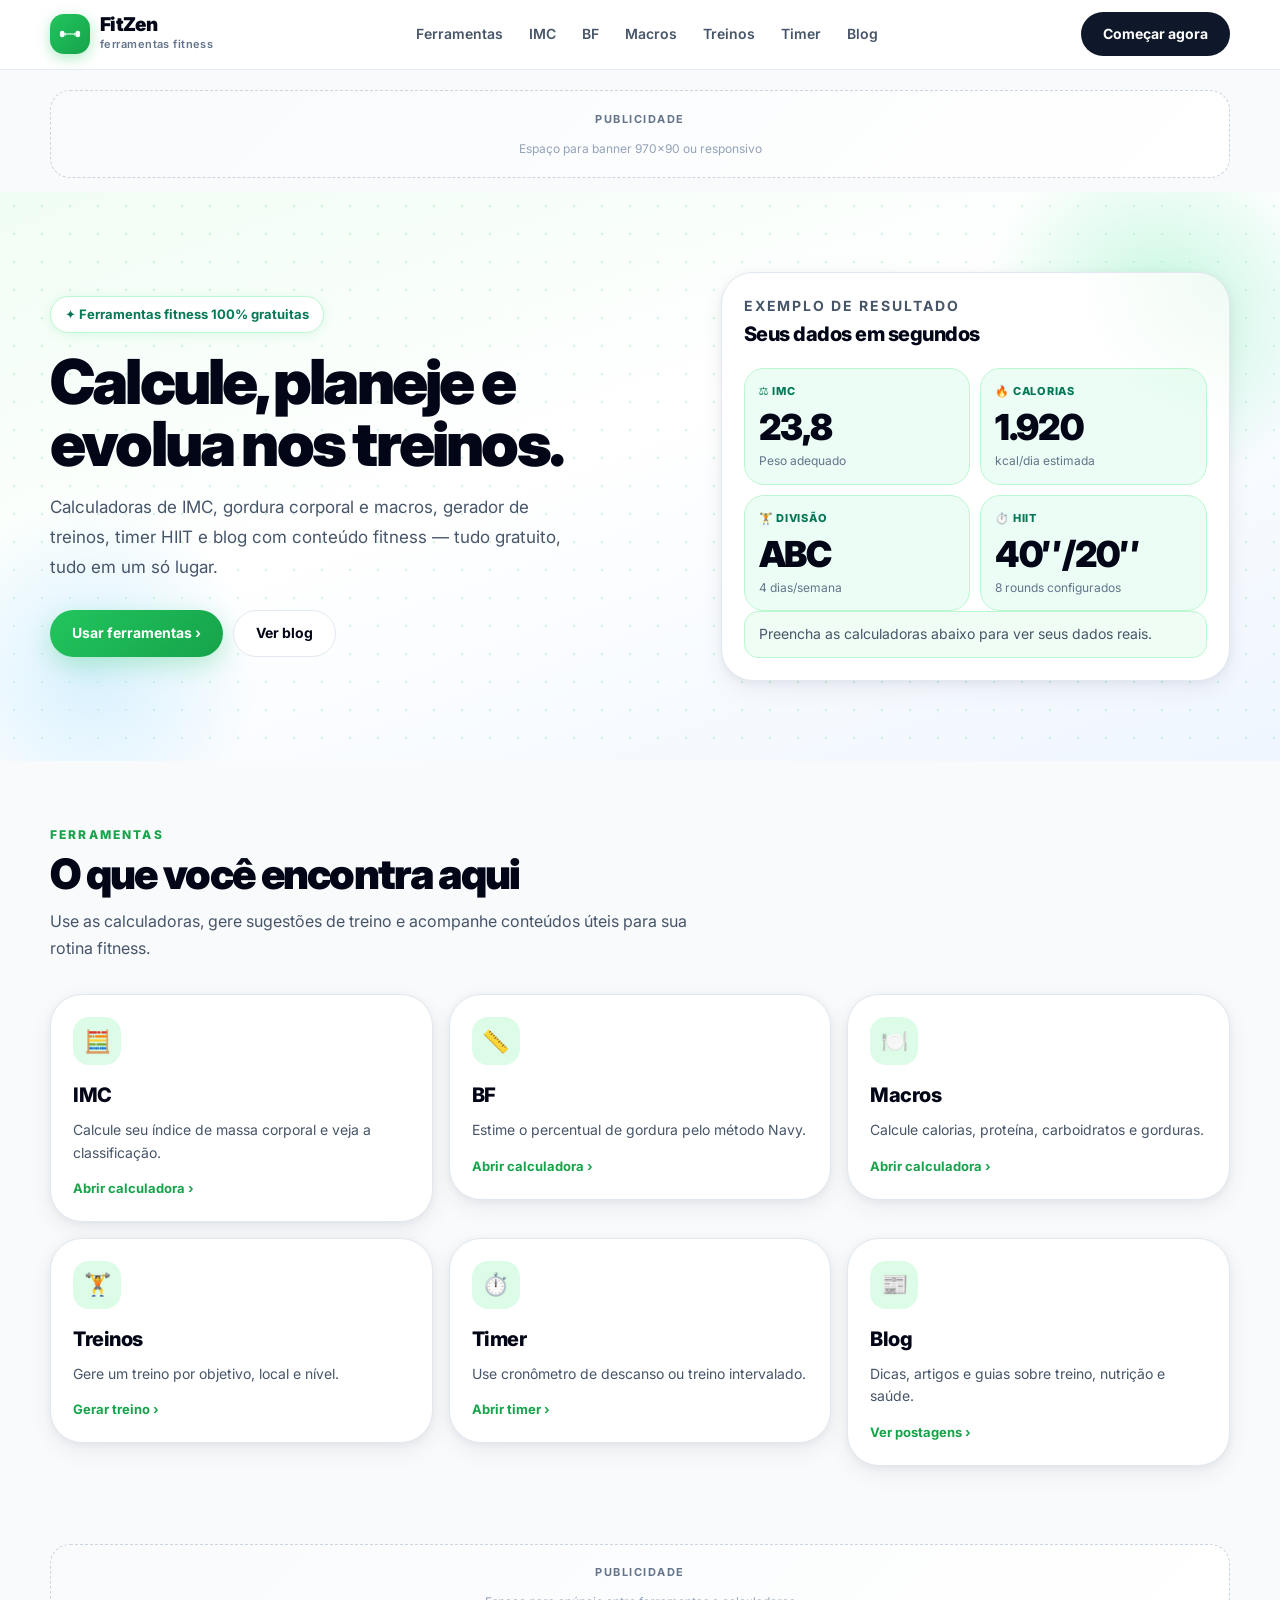
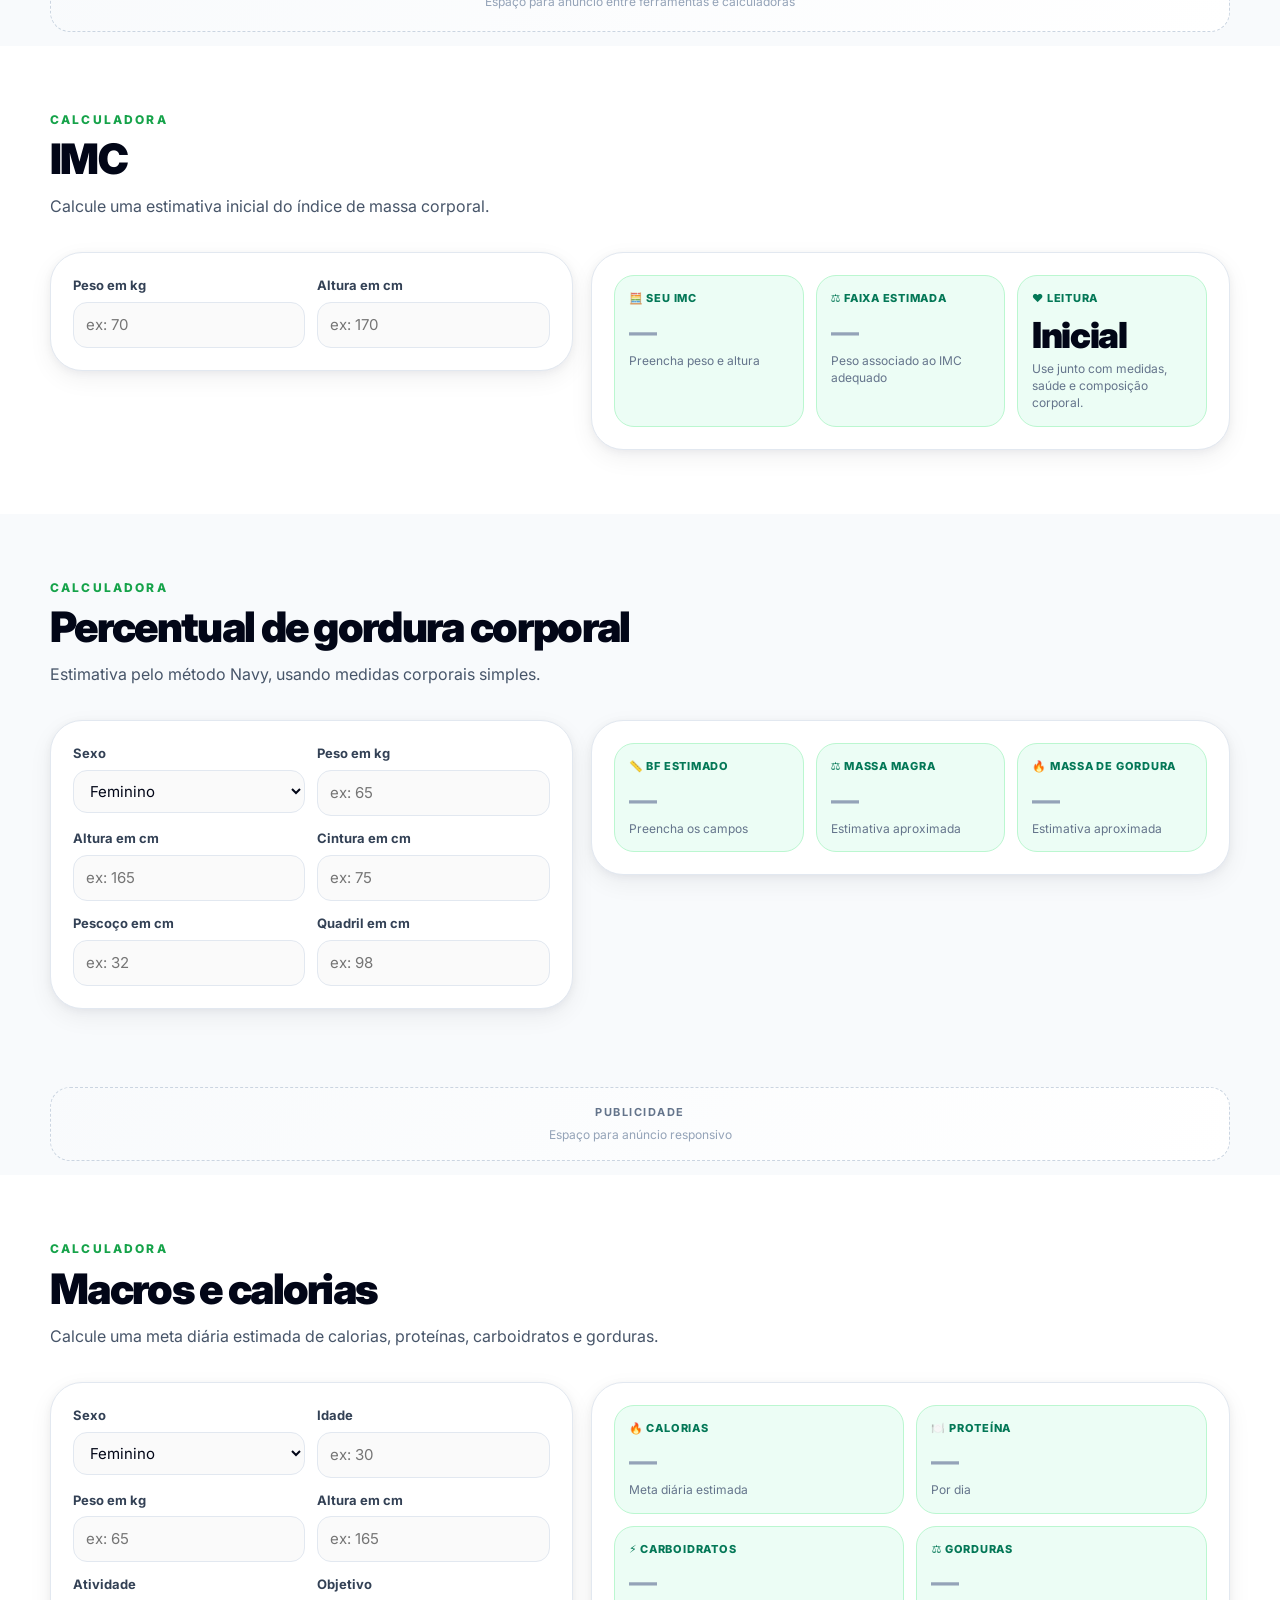
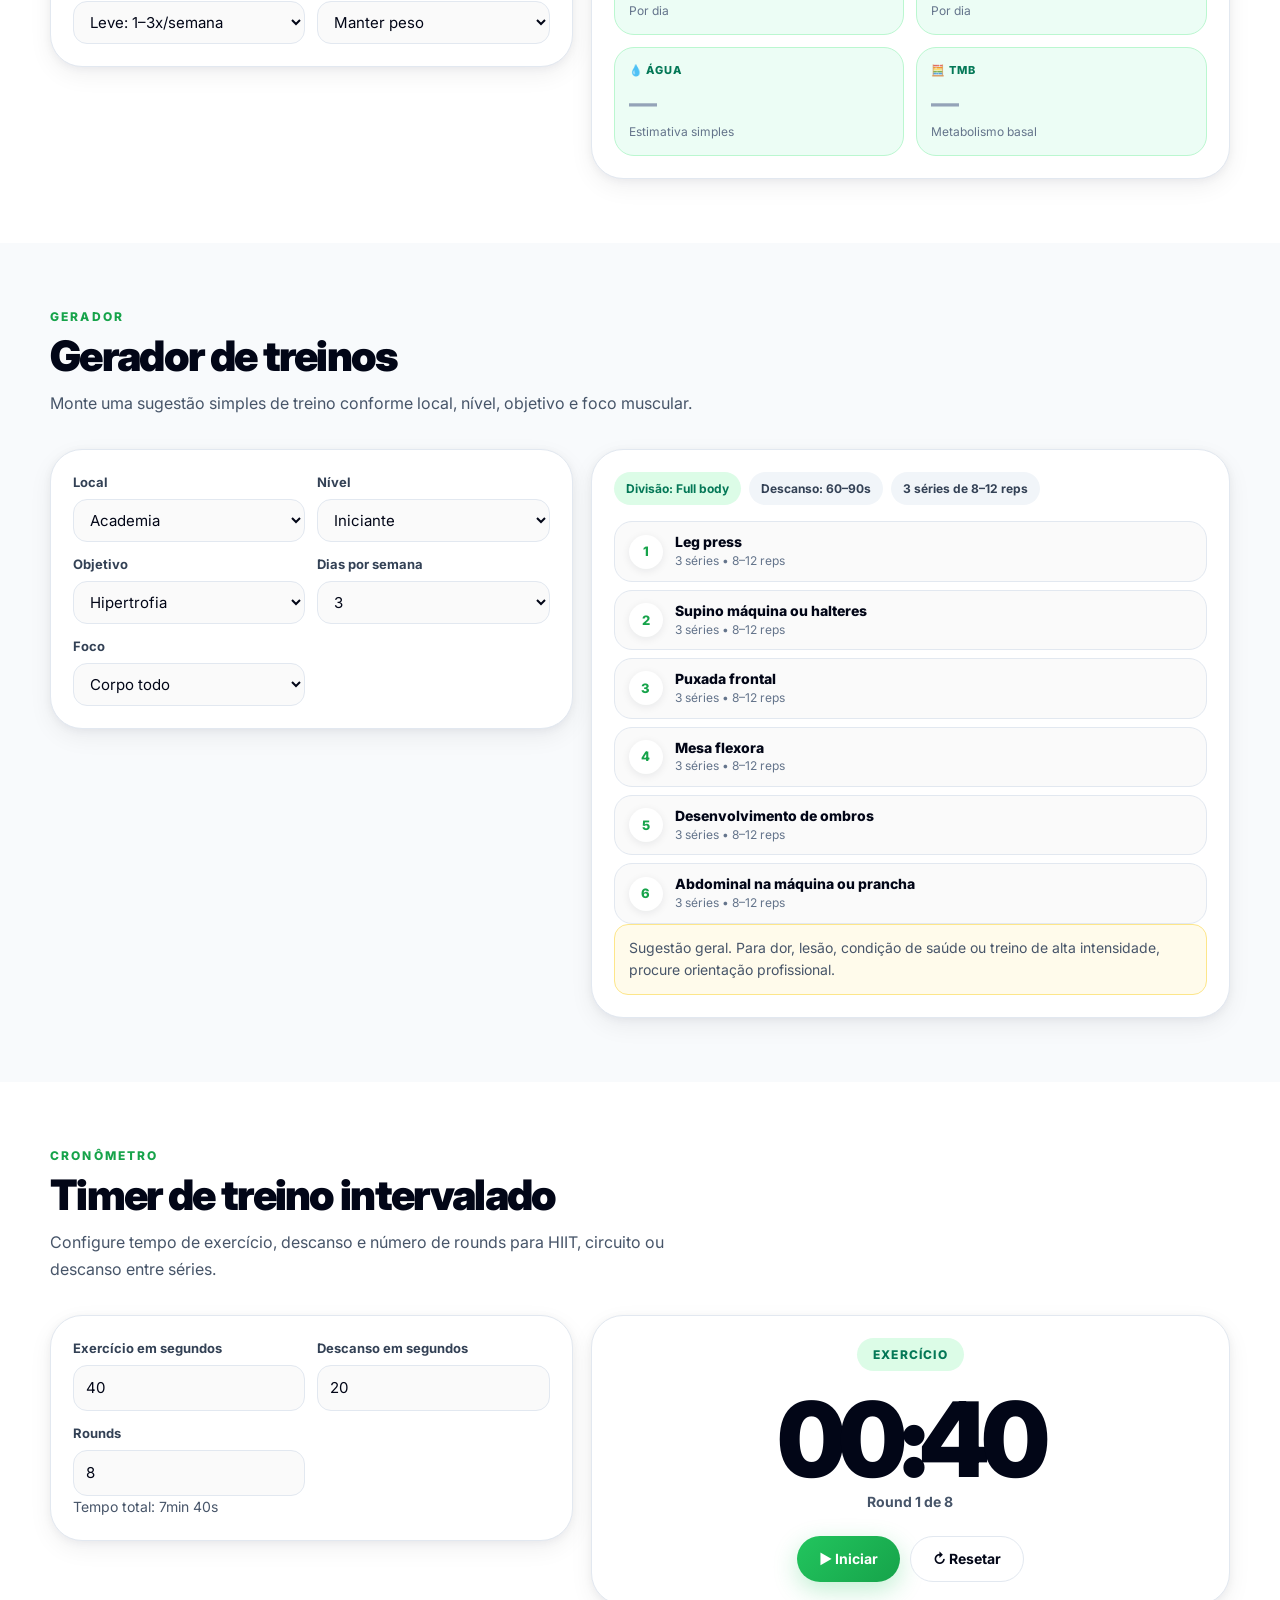
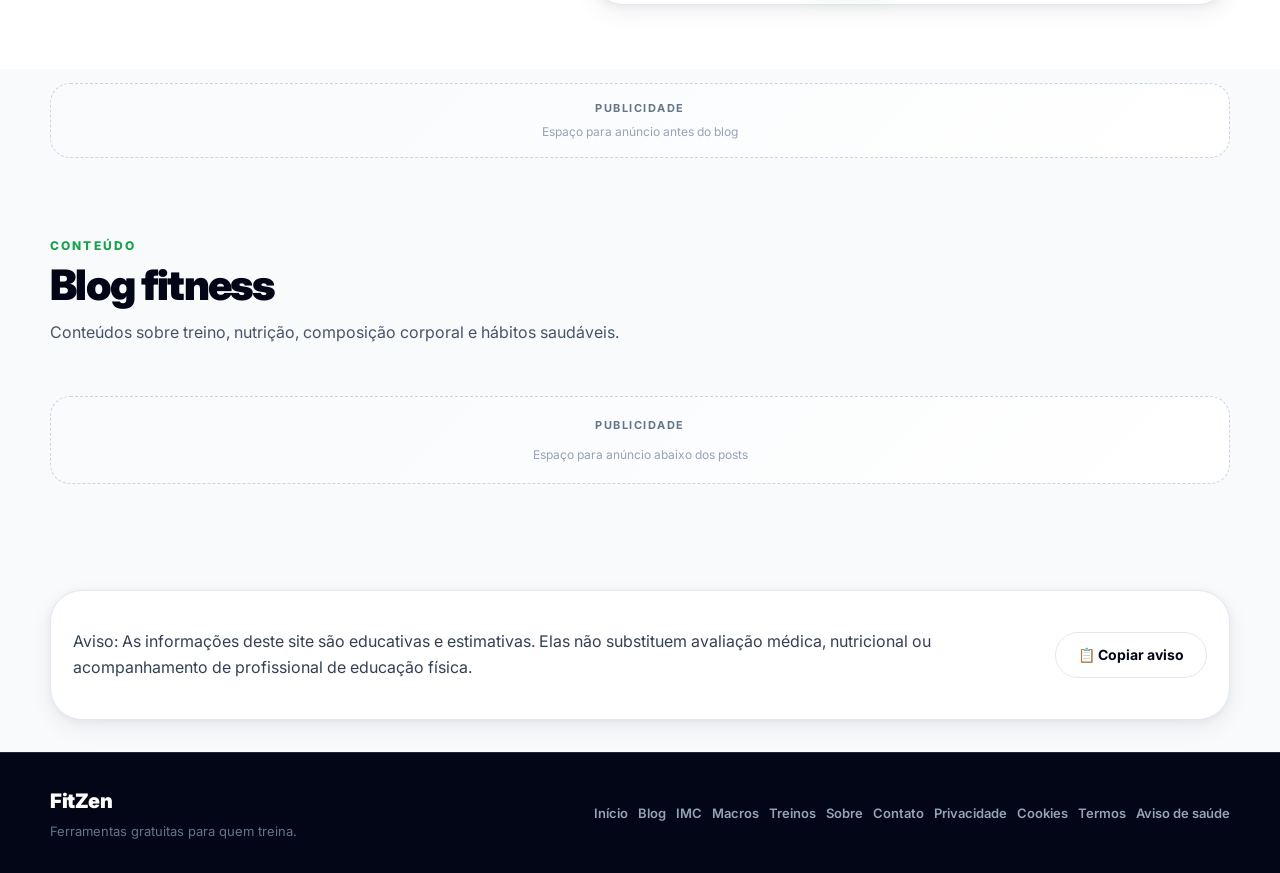
==== commit 412638ba: "Melhora mobile, ícone SVG e campos zerados nas calculadoras - Substitui ícone ⚡ por SVG de haltere (" ====
--- a/index.html
+++ b/index.html
@@ -23,7 +23,15 @@
   <header class="header">
     <div class="container header-inner">
       <a href="#inicio" class="logo">
-        <div class="logo-icon">⚡</div>
+        <div class="logo-icon">
+          <svg width="22" height="22" viewBox="0 0 24 24" fill="none" aria-hidden="true">
+            <rect x="1" y="8.5" width="5" height="7" rx="2.2" fill="white"/>
+            <rect x="6" y="10.5" width="2" height="3" rx="1" fill="rgba(255,255,255,0.85)"/>
+            <rect x="8" y="11.25" width="8" height="1.5" rx="0.75" fill="rgba(255,255,255,0.7)"/>
+            <rect x="16" y="10.5" width="2" height="3" rx="1" fill="rgba(255,255,255,0.85)"/>
+            <rect x="18" y="8.5" width="5" height="7" rx="2.2" fill="white"/>
+          </svg>
+        </div>
         <div>
           <p class="logo-title">FitZen</p>
           <p class="logo-subtitle">ferramentas fitness</p>
@@ -81,17 +89,15 @@
         </div>
 
         <div class="card hero-card">
-          <p class="card-tag">Painel rápido</p>
-          <h3>Resumo do usuário</h3>
+          <p class="card-tag">Exemplo de resultado</p>
+          <h3>Seus dados em segundos</h3>
           <div class="summary-grid">
             <div class="result-box"><div class="result-title">⚖️ IMC</div><div class="result-value">23,8</div><p class="result-note">Peso adequado</p></div>
-            <div class="result-box"><div class="result-title">🔥 Macros</div><div class="result-value">1.920 kcal</div><p class="result-note">Meta diária estimada</p></div>
-            <div class="result-box"><div class="result-title">🏋️ Treino</div><div class="result-value">ABC</div><p class="result-note">4 dias por semana</p></div>
-            <div class="result-box"><div class="result-title">⏱️ Timer</div><div class="result-value">40/20</div><p class="result-note">HIIT configurado</p></div>
-          </div>
-          <p class="warning">
-            Ferramentas rápidas para acompanhar seus cálculos, treinos e metas em uma única página.
-          </p>
+            <div class="result-box"><div class="result-title">🔥 Calorias</div><div class="result-value">1.920</div><p class="result-note">kcal/dia estimada</p></div>
+            <div class="result-box"><div class="result-title">🏋️ Divisão</div><div class="result-value">ABC</div><p class="result-note">4 dias/semana</p></div>
+            <div class="result-box"><div class="result-title">⏱️ HIIT</div><div class="result-value">40″/20″</div><p class="result-note">8 rounds configurados</p></div>
+          </div>
+          <p class="hero-card-note">Preencha as calculadoras abaixo para ver seus dados reais.</p>
         </div>
       </div>
     </section>
@@ -143,7 +149,7 @@
           <a href="#blog" class="card tool-card tool-link" aria-label="Ver postagens do blog">
             <div class="icon-circle">📰</div>
             <h3>Blog</h3>
-            <p>Publique conteúdos para atrair tráfego orgânico.</p>
+            <p>Dicas, artigos e guias sobre treino, nutrição e saúde.</p>
             <span class="card-action">Ver postagens ›</span>
           </a>
         </div>
@@ -170,8 +176,8 @@
         <div class="calculator-grid">
           <div class="card">
             <div class="form-grid">
-              <label class="field"><span>Peso em kg</span><input id="imcPeso" type="number" value="70" step="0.1"></label>
-              <label class="field"><span>Altura em cm</span><input id="imcAltura" type="number" value="170" step="1"></label>
+              <label class="field"><span>Peso em kg</span><input id="imcPeso" type="number" placeholder="ex: 70" step="0.1" min="1"></label>
+              <label class="field"><span>Altura em cm</span><input id="imcAltura" type="number" placeholder="ex: 170" step="1" min="1"></label>
             </div>
           </div>
 
@@ -198,11 +204,11 @@
           <div class="card">
             <div class="form-grid">
               <label class="field"><span>Sexo</span><select id="bfSexo"><option value="feminino">Feminino</option><option value="masculino">Masculino</option></select></label>
-              <label class="field"><span>Peso em kg</span><input id="bfPeso" type="number" value="65"></label>
-              <label class="field"><span>Altura em cm</span><input id="bfAltura" type="number" value="165"></label>
-              <label class="field"><span>Cintura em cm</span><input id="bfCintura" type="number" value="75"></label>
-              <label class="field"><span>Pescoço em cm</span><input id="bfPescoco" type="number" value="32"></label>
-              <label id="quadrilWrap" class="field"><span>Quadril em cm</span><input id="bfQuadril" type="number" value="98"></label>
+              <label class="field"><span>Peso em kg</span><input id="bfPeso" type="number" placeholder="ex: 65" min="1"></label>
+              <label class="field"><span>Altura em cm</span><input id="bfAltura" type="number" placeholder="ex: 165" min="1"></label>
+              <label class="field"><span>Cintura em cm</span><input id="bfCintura" type="number" placeholder="ex: 75" min="1"></label>
+              <label class="field"><span>Pescoço em cm</span><input id="bfPescoco" type="number" placeholder="ex: 32" min="1"></label>
+              <label id="quadrilWrap" class="field"><span>Quadril em cm</span><input id="bfQuadril" type="number" placeholder="ex: 98" min="1"></label>
             </div>
           </div>
 
@@ -238,9 +244,9 @@
           <div class="card">
             <div class="form-grid">
               <label class="field"><span>Sexo</span><select id="macroSexo"><option value="feminino">Feminino</option><option value="masculino">Masculino</option></select></label>
-              <label class="field"><span>Idade</span><input id="macroIdade" type="number" value="30"></label>
-              <label class="field"><span>Peso em kg</span><input id="macroPeso" type="number" value="65"></label>
-              <label class="field"><span>Altura em cm</span><input id="macroAltura" type="number" value="165"></label>
+              <label class="field"><span>Idade</span><input id="macroIdade" type="number" placeholder="ex: 30" min="1"></label>
+              <label class="field"><span>Peso em kg</span><input id="macroPeso" type="number" placeholder="ex: 65" min="1"></label>
+              <label class="field"><span>Altura em cm</span><input id="macroAltura" type="number" placeholder="ex: 165" min="1"></label>
               <label class="field"><span>Atividade</span><select id="macroAtividade"><option value="1.2">Sedentário</option><option value="1.375" selected>Leve: 1–3x/semana</option><option value="1.55">Moderado: 3–5x/semana</option><option value="1.725">Intenso: 6–7x/semana</option></select></label>
               <label class="field"><span>Objetivo</span><select id="macroObjetivo"><option value="emagrecer">Emagrecer</option><option value="manter" selected>Manter peso</option><option value="ganhar">Ganhar massa</option></select></label>
             </div>
--- a/style.css
+++ b/style.css
@@ -152,6 +152,8 @@
   transition: all .2s var(--ease);
   white-space: nowrap;
   cursor: pointer;
+  /* Prevent 300ms tap delay on touch devices */
+  touch-action: manipulation;
 }
 
 .primary-button {
@@ -197,21 +199,28 @@
   border-radius: 12px;
   font-size: 16px;
   transition: border-color .15s;
+  /* Prevent 300ms tap delay on touch devices */
+  touch-action: manipulation;
 }
 
 .mobile-button:hover {
   border-color: var(--border-strong);
 }
 
+/* Mobile nav uses max-height transition instead of display:none
+   so we can animate the slide-down open/close */
 .mobile-nav {
-  display: none;
-  border-top: 1px solid var(--border);
+  max-height: 0;
+  overflow: hidden;
+  transition: max-height 0.25s ease;
+  border-top: 1px solid transparent;
+  background: white;
+}
+
+.mobile-nav.open {
+  max-height: 400px;
+  border-top-color: var(--border);
   padding: 8px 16px 14px;
-  background: white;
-}
-
-.mobile-nav.open {
-  display: block;
 }
 
 .mobile-nav a {
@@ -399,6 +408,24 @@
   overflow-wrap: break-word;
 }
 
+.result-value.result-empty {
+  color: var(--text-subtle);
+  font-size: 28px;
+  font-weight: 700;
+  letter-spacing: 0;
+}
+
+.hero-card-note {
+  margin: 14px 0 0;
+  border-radius: 14px;
+  background: #f0fdf4;
+  border: 1px solid var(--green-border);
+  color: var(--green-deeper);
+  padding: 11px 14px;
+  font-size: 13px;
+  line-height: 1.5;
+}
+
 .result-note {
   margin: 6px 0 0;
   color: var(--text-faint);
@@ -577,6 +604,15 @@
 
 .results-grid.two {
   grid-template-columns: repeat(2, 1fr);
+}
+
+/* ===== EMPTY STATE ===== */
+.results-empty {
+  color: #94a3b8;
+  font-size: 14px;
+  font-style: italic;
+  padding: 16px;
+  text-align: center;
 }
 
 /* ===== WORKOUT ===== */
@@ -1165,7 +1201,7 @@
   box-shadow: 0 0 0 3px rgba(34, 197, 94, .15);
 }
 
-/* ===== RESPONSIVE ===== */
+/* ===== RESPONSIVE — 980px ===== */
 @media (max-width: 980px) {
   .nav,
   .header .dark-button {
@@ -1176,9 +1212,15 @@
     display: inline-flex;
   }
 
+  /* Single-column hero and calculator on tablet */
   .hero-grid,
   .calculator-grid {
     grid-template-columns: 1fr;
+  }
+
+  /* Reduce hero padding in single-column mode */
+  .hero-grid {
+    padding: 56px 0;
   }
 
   .tools-grid,
@@ -1218,6 +1260,7 @@
   }
 }
 
+/* ===== RESPONSIVE — 680px ===== */
 @media (max-width: 680px) {
   .container {
     width: min(100% - 24px, 1180px);
@@ -1237,14 +1280,22 @@
     grid-template-columns: 1fr;
   }
 
+  /* Footer: stack vertically with comfortable gap */
   .policy-row,
   .footer-inner {
     flex-direction: column;
     align-items: flex-start;
+    gap: 20px;
+  }
+
+  /* Footer safe area for home-indicator on iOS */
+  .footer {
+    padding-bottom: max(32px, env(safe-area-inset-bottom));
   }
 
   .hero-actions {
     flex-direction: column;
+    gap: 8px;
   }
 
   .primary-button,
@@ -1255,6 +1306,7 @@
 
   .card {
     padding: 18px;
+    border-radius: 20px;
   }
 
   .section {
@@ -1284,4 +1336,70 @@
   .result-value {
     font-size: 30px;
   }
-}
+
+  /* Prevent iOS auto-zoom on input focus (font-size must be >= 16px) */
+  .field input,
+  .field select,
+  .contact-form textarea {
+    font-size: 16px;
+  }
+
+  /* Touch-friendly tap targets */
+  .field input,
+  .field select {
+    min-height: 48px;
+  }
+}
+
+/* ===== RESPONSIVE — 480px ===== */
+@media (max-width: 480px) {
+  /* Hide hero example panel card to save vertical space */
+  .hero-card {
+    display: none;
+  }
+
+  .hero h1 {
+    font-size: 32px;
+    letter-spacing: -0.04em;
+  }
+
+  .pill {
+    font-size: 12px;
+    padding: 6px 12px;
+  }
+
+  .hero-actions {
+    gap: 8px;
+  }
+
+  .section {
+    padding: 36px 0;
+  }
+
+  .timer-number {
+    font-size: 72px;
+  }
+
+  .tools-grid {
+    grid-template-columns: 1fr;
+    gap: 12px;
+  }
+
+  .blog-grid {
+    grid-template-columns: 1fr;
+  }
+
+  /* Keep 2 columns for results so they don't eat too much vertical space */
+  .results-grid {
+    grid-template-columns: repeat(2, 1fr);
+  }
+
+  .results-grid.two {
+    grid-template-columns: repeat(2, 1fr);
+  }
+
+  /* Single-column form on very small screens */
+  .form-grid {
+    grid-template-columns: 1fr;
+  }
+}
